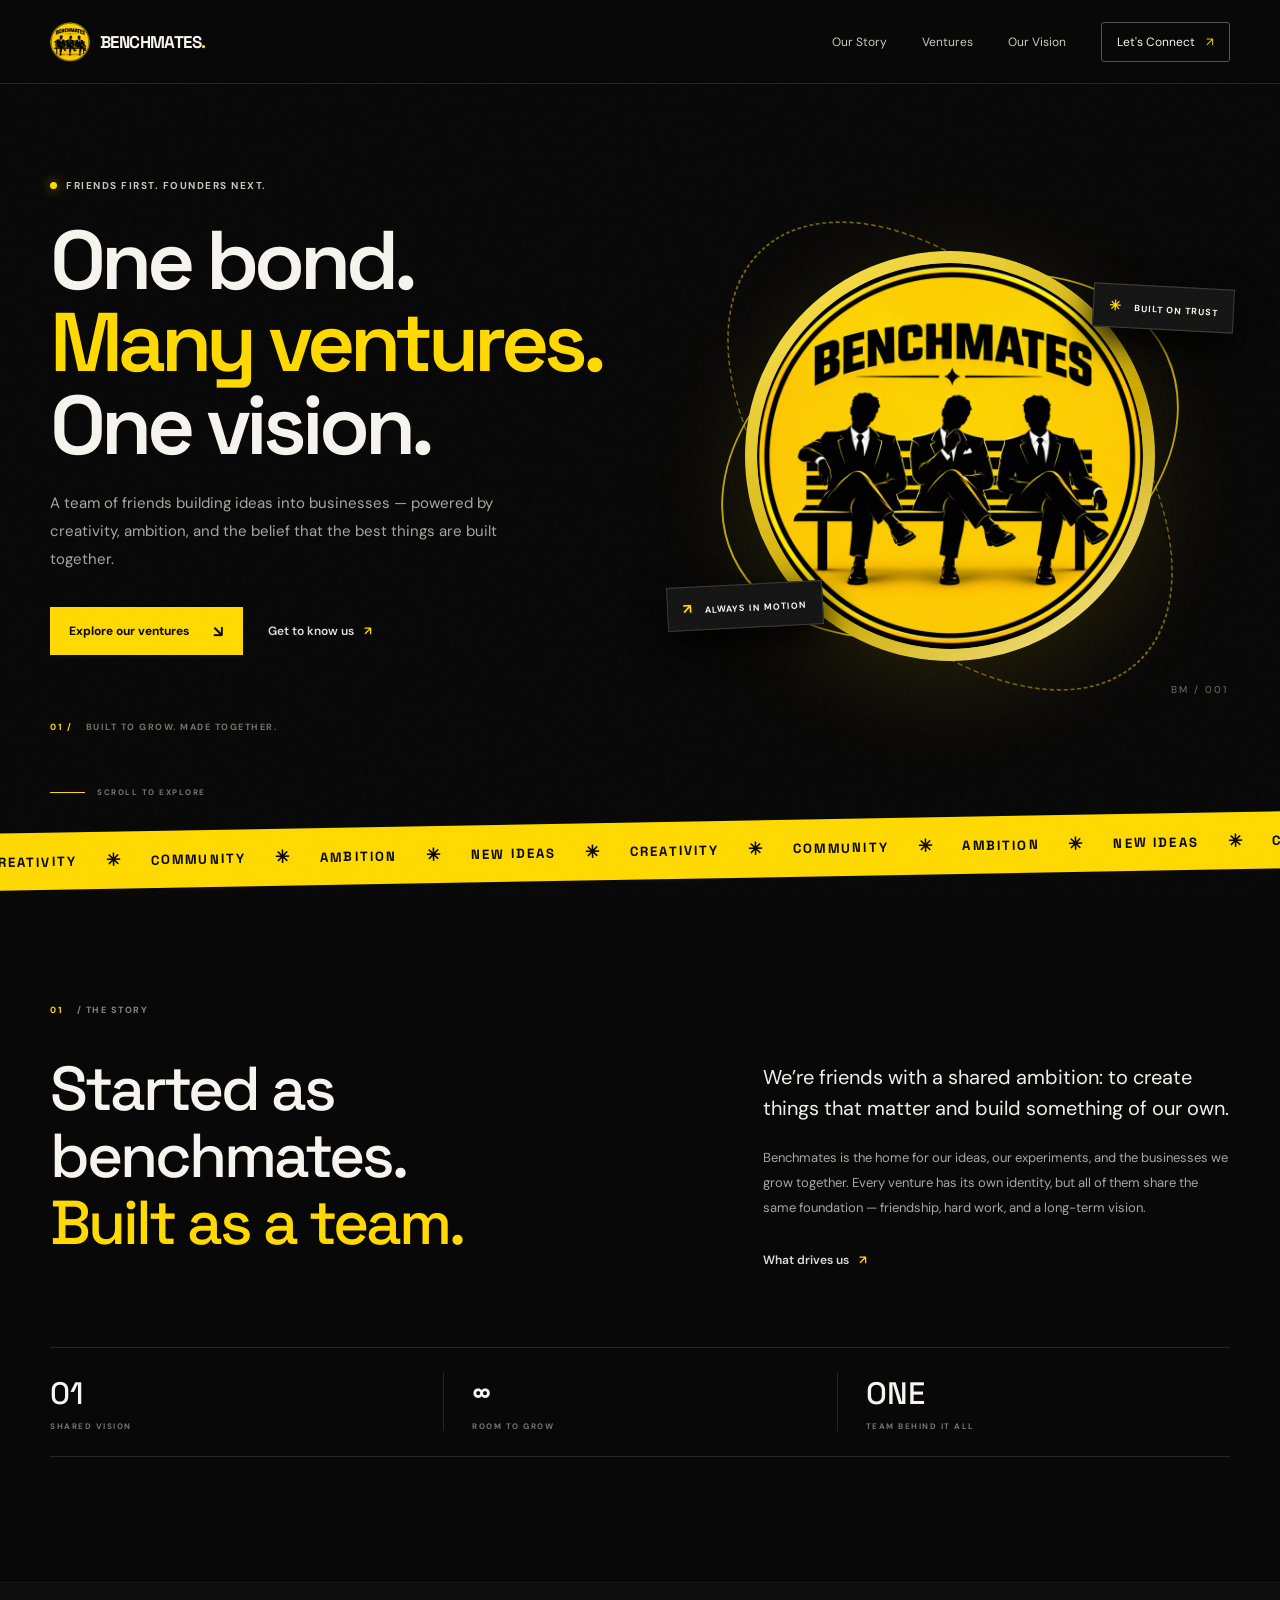
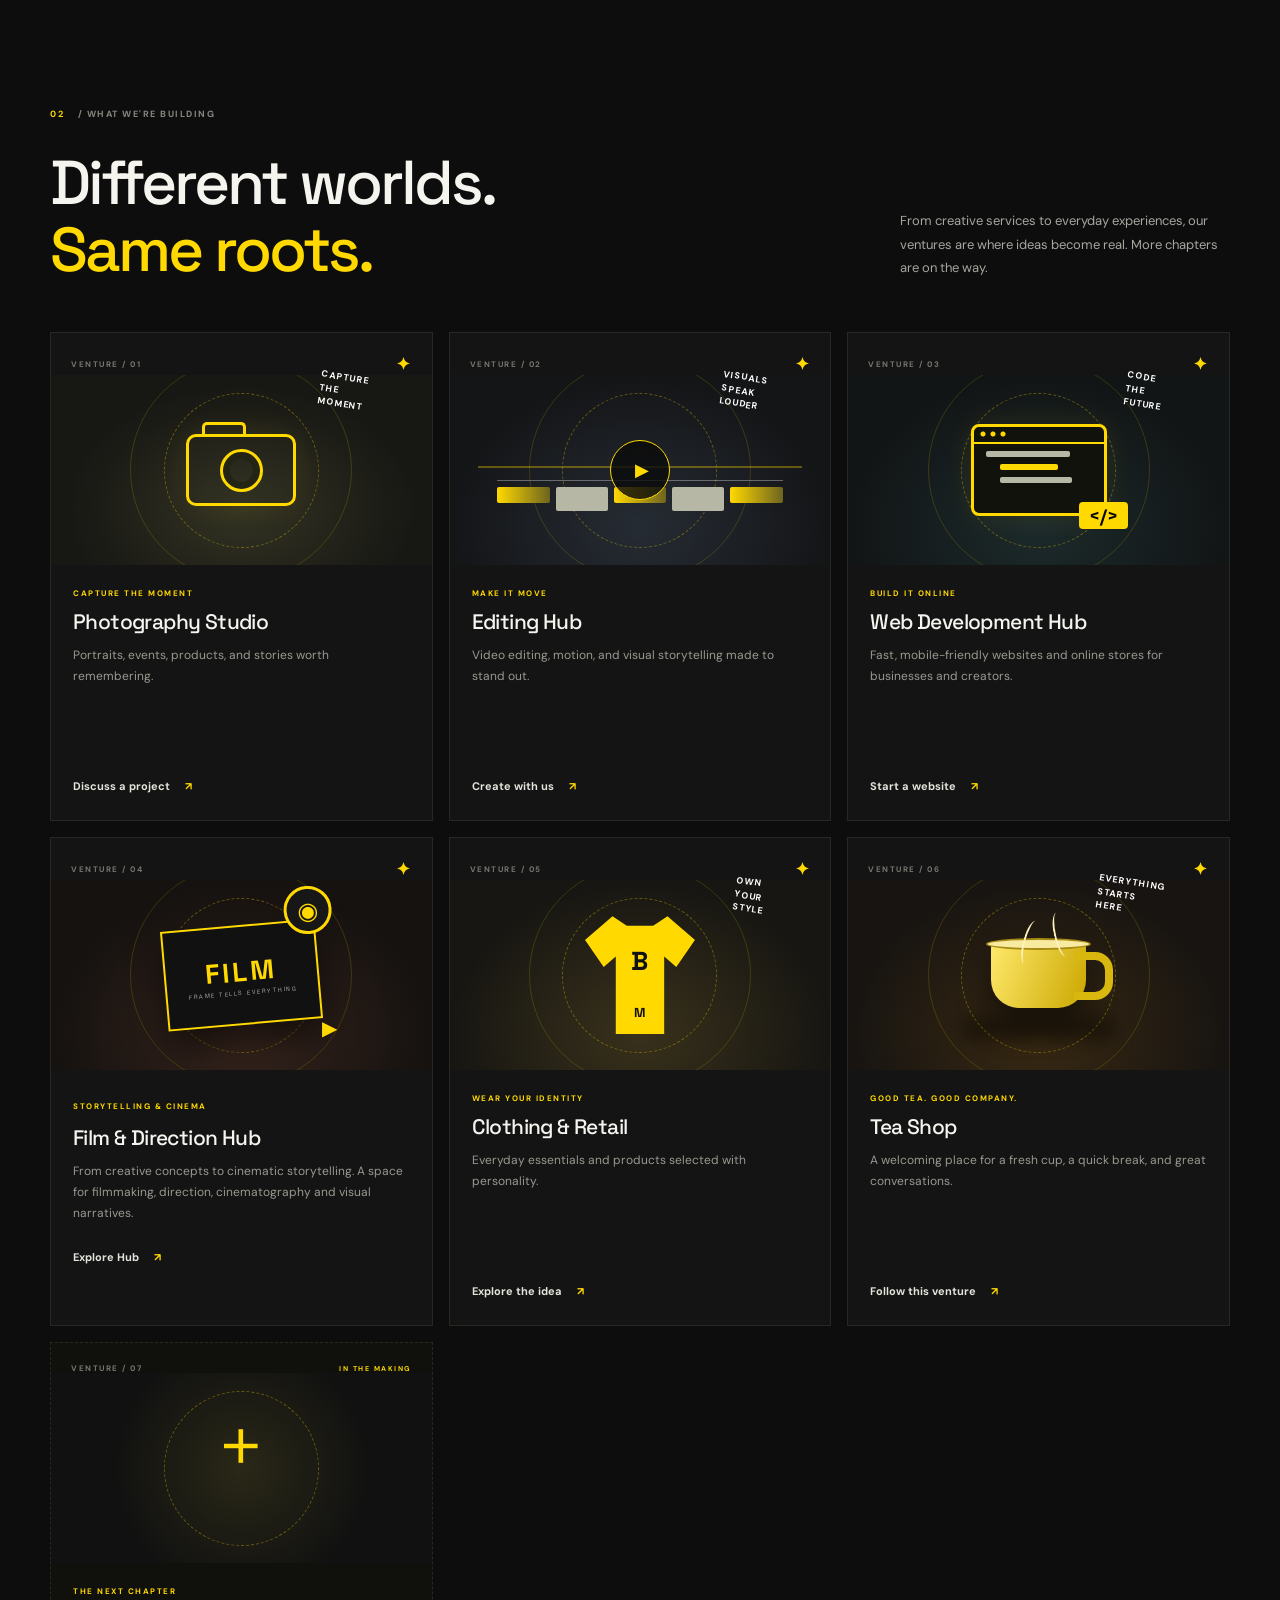
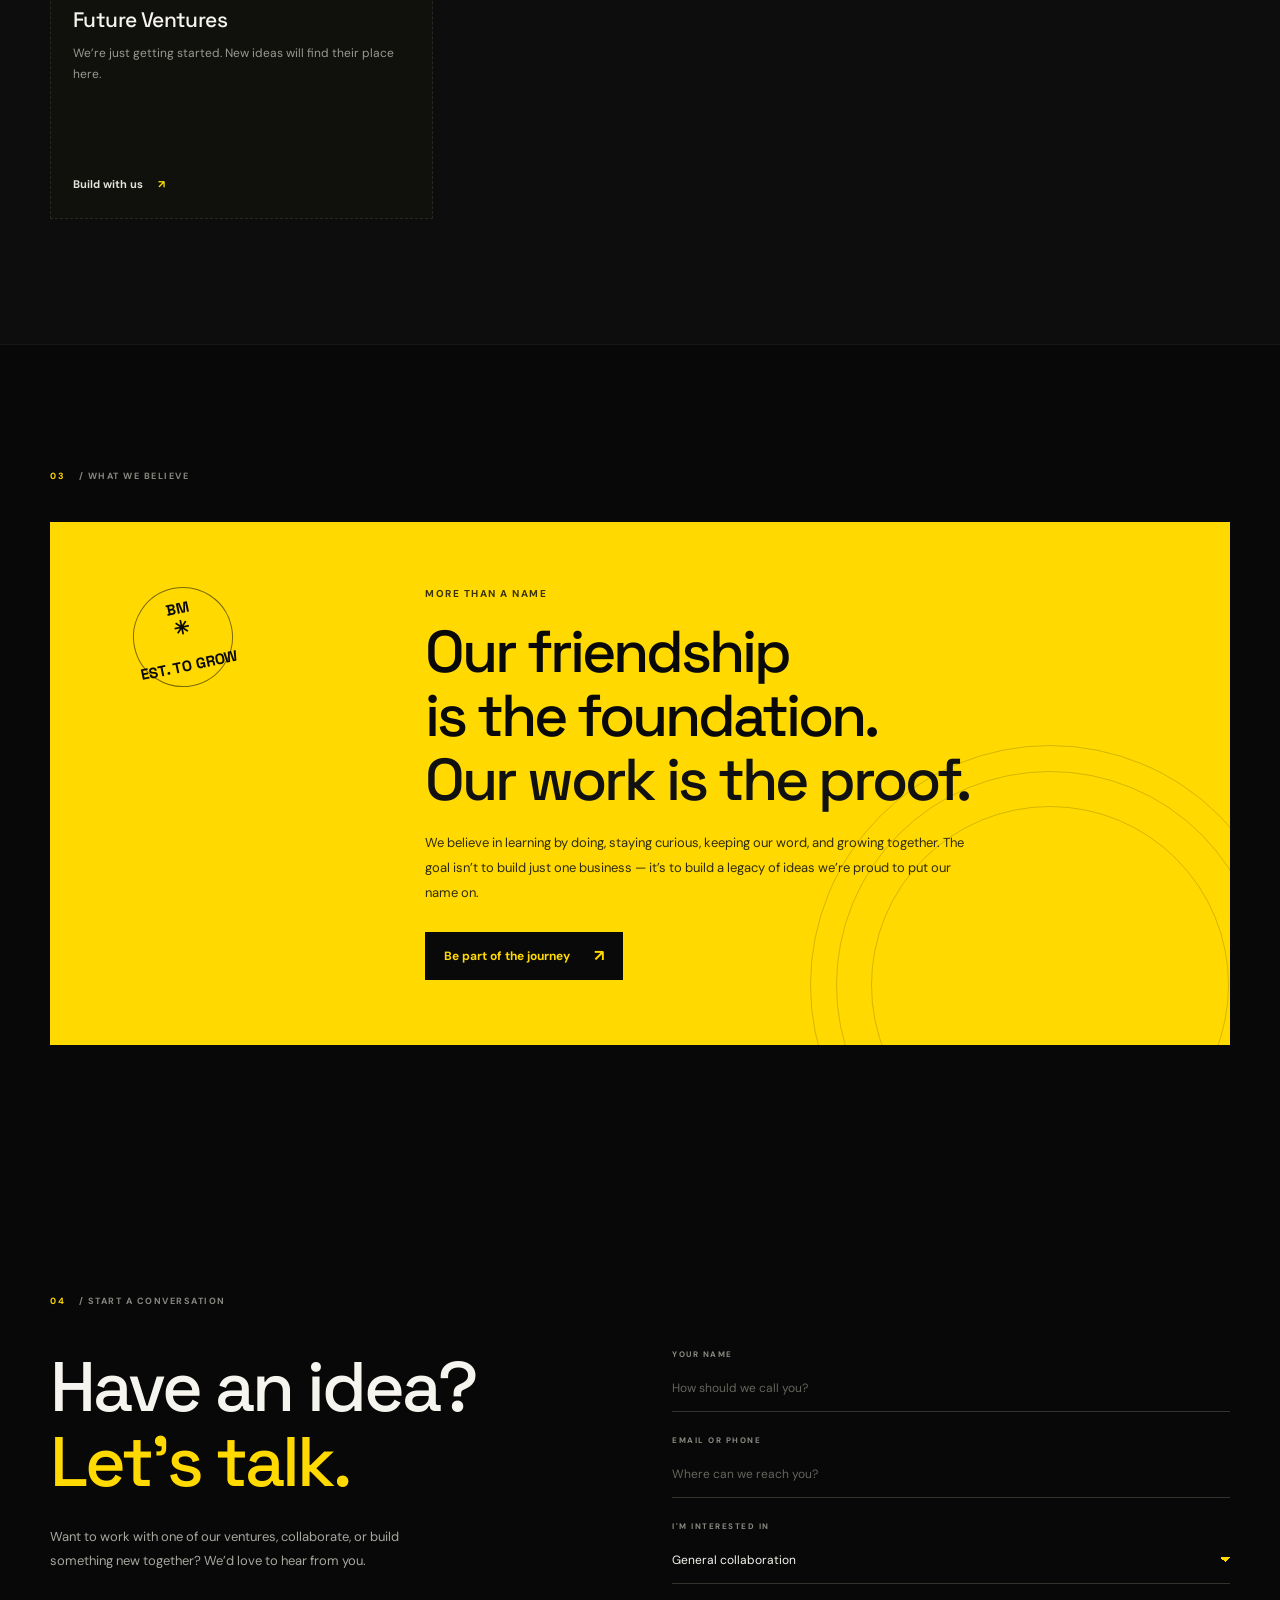
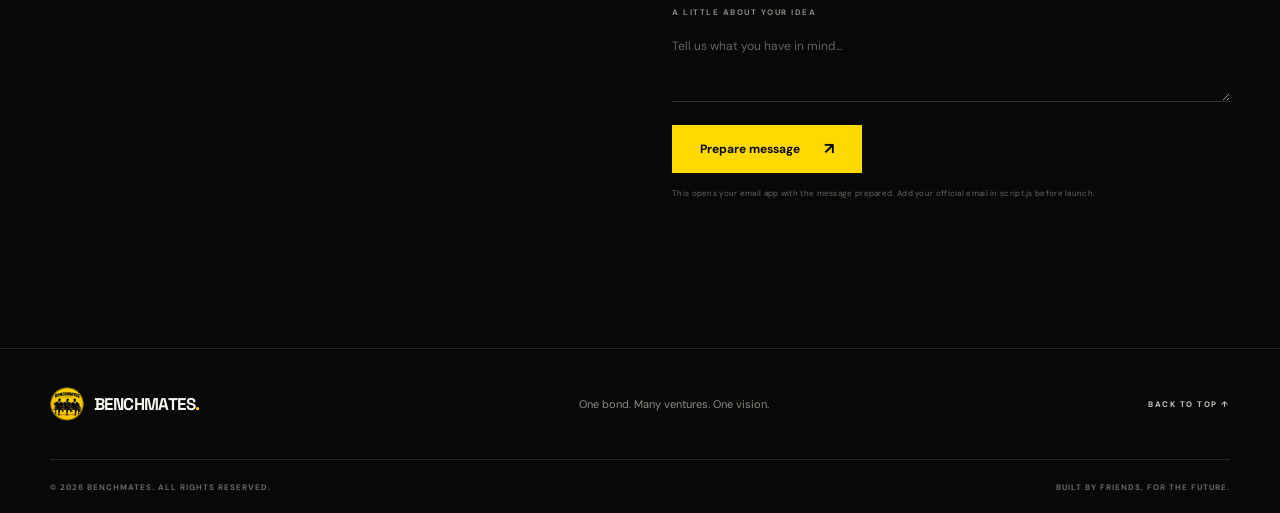
==== index.html @ 7aecb9a5 "Update Open Graph and Twitter image URLs" ====
<!DOCTYPE html>
<html lang="en">
<head>
  <meta charset="UTF-8">
  <!-- Basic SEO -->
<title>Benchmates — One Bond. Many Ventures.</title>
<meta name="description" content="Benchmates — one bond, many ventures, one vision. Discover our growing world of creativity, hospitality, style, and new ideas.">
<meta name="keywords" content="Benchmates, photography, video editing, web development, creative studio">
<meta name="author" content="Benchmates">
<meta name="robots" content="index, follow">

<!-- Mobile & Theme -->
<meta name="viewport" content="width=device-width, initial-scale=1.0">
<meta name="theme-color" content="#0B0B0B">

<!-- Open Graph: WhatsApp, Facebook, LinkedIn -->
<meta property="og:type" content="website">
<meta property="og:title" content="Benchmates | Creative Digital Studio">
<meta property="og:description" content="Benchmates — one bond, many ventures, one vision. Discover our growing world of creativity, hospitality, style, and new ideas.">
<meta property="og:url" content="https://itzmahi123.github.io/Benchmates/">
<meta property="og:image" content="https://itzmahi123.github.io/Benchmates/logo.jpeg">

<!-- Twitter / X -->
<meta name="twitter:card" content="summary_large_image">
<meta name="twitter:title" content="Benchmates — One Bond. Many Ventures.">
<meta name="twitter:description" content="Benchmates — one bond, many ventures, one vision. Discover our growing world of creativity, hospitality, style, and new ideas.">
<meta name="twitter:image" content="https://itzmahi123.github.io/Benchmates/logo.jpeg">

<!-- Canonical URL -->
<link rel="canonical" href="https://itzmahi123.github.io/Benchmates/">
  <link rel="preconnect" href="https://fonts.googleapis.com">
  <link rel="preconnect" href="https://fonts.gstatic.com" crossorigin>
  <link href="https://fonts.googleapis.com/css2?family=DM+Sans:wght@400;500;600;700&family=Space+Grotesk:wght@400;500;600;700&display=swap" rel="stylesheet">
  <link rel="stylesheet" href="style.css">
  <link rel="icon" type="image/png" href="/Benchmates/logo.png">
  <link rel="apple-touch-icon" href="/Benchmates/logo.png">
  <script src="script.js" defer></script>
</head>
<body>
  <div class="page-noise" aria-hidden="true"></div>
  <header class="site-header" id="top">
    <a class="brand" href="#top" aria-label="Benchmates home">
      <img src="logo.png" alt="Benchmates logo">
      <span>BENCHMATES<span class="brand-dot">.</span></span>
    </a>
    <button class="menu-toggle" id="menuToggle" aria-label="Open navigation" aria-expanded="false">
      <span></span><span></span>
    </button>
    <nav class="nav-links" id="navLinks">
      <a href="#about">Our Story</a>
      <a href="#ventures">Ventures</a>
      <a href="#vision">Our Vision</a>
      <a class="nav-contact" href="#contact">Let's Connect <span>↗</span></a>
    </nav>
  </header>

  <main>
    <section class="hero section-wrap">
      <div class="hero-copy reveal">
        <div class="eyebrow"><span class="live-dot"></span> FRIENDS FIRST. FOUNDERS NEXT.</div>
        <h1>One bond.<br><span>Many ventures.</span><br>One vision.</h1>
        <p class="hero-description">A team of friends building ideas into businesses — powered by creativity, ambition, and the belief that the best things are built together.</p>
        <div class="hero-actions">
          <a class="button button-primary" href="#ventures">Explore our ventures <span>↘</span></a>
          <a class="text-link" href="#about">Get to know us <span>↗</span></a>
        </div>
        <div class="hero-footnote"><span>01 /</span> BUILT TO GROW. MADE TOGETHER.</div>
      </div>
      <div class="hero-art reveal">
        <div class="orbit orbit-one"></div>
        <div class="orbit orbit-two"></div>
        <div class="hero-logo-frame">
          <img src="logo.png" alt="Benchmates emblem showing three friends seated together">
        </div>
        <div class="floating-tag tag-top"><span class="tag-mark">✳</span> BUILT ON TRUST</div>
        <div class="floating-tag tag-bottom"><span class="tag-mark">↗</span> ALWAYS IN MOTION</div>
        <div class="hero-index">BM / 001</div>
      </div>
      <div class="scroll-cue"><span></span> SCROLL TO EXPLORE</div>
    </section>

    <section class="ticker" aria-label="Our values">
      <div class="ticker-track">
        <span>CREATIVITY</span><i>✳</i><span>COMMUNITY</span><i>✳</i><span>AMBITION</span><i>✳</i><span>NEW IDEAS</span><i>✳</i><span>CREATIVITY</span><i>✳</i><span>COMMUNITY</span><i>✳</i><span>AMBITION</span><i>✳</i><span>NEW IDEAS</span><i>✳</i><span>CREATIVITY</span><i>✳</i><span>COMMUNITY</span><i>✳</i><span>AMBITION</span><i>✳</i><span>NEW IDEAS</span><i>✳</i><span>CREATIVITY</span><i>✳</i><span>COMMUNITY</span><i>✳</i><span>AMBITION</span><i>✳</i><span>NEW IDEAS</span><i>✳</i>
      </div>
    </section>

    <section class="about section-wrap section-space" id="about">
      <div class="section-label reveal"><span>01</span> / THE STORY</div>
      <div class="about-grid">
        <h2 class="reveal">Started as<br>benchmates.<br><span>Built as a team.</span></h2>
        <div class="about-copy reveal">
          <p class="large-copy">We’re friends with a shared ambition: to create things that matter and build something of our own.</p>
          <p>Benchmates is the home for our ideas, our experiments, and the businesses we grow together. Every venture has its own identity, but all of them share the same foundation — friendship, hard work, and a long-term vision.</p>
          <a class="text-link" href="#vision">What drives us <span>↗</span></a>
        </div>
      </div>
      <div class="stats-row reveal">
        <div><strong>01</strong><span>SHARED VISION</span></div>
        <div><strong>∞</strong><span>ROOM TO GROW</span></div>
        <div><strong>ONE</strong><span>TEAM BEHIND IT ALL</span></div>
      </div>
    </section>

    
<section class="ventures section-space" id="ventures">
  <div class="section-wrap">

    <div class="section-heading reveal">
      <div>
        <div class="section-label">
          <span>02</span> / WHAT WE'RE BUILDING
        </div>
        <h2>Different worlds.<br><span>Same roots.</span></h2>
      </div>
      <p>
        From creative services to everyday experiences, our ventures
        are where ideas become real. More chapters are on the way.
      </p>
    </div>

    <div class="venture-grid">

      <!-- VENTURE 01: PHOTOGRAPHY STUDIO -->
      <article class="venture-card venture-photo reveal">
        <a class="venture-card-link"
           href="photography.html"
           aria-label="Visit Photography Studio">

          <div class="card-top">
            <span>VENTURE / 01</span>
            <span class="card-icon">✦</span>
          </div>

          <div class="venture-art art-camera">
            <div class="camera-shape"><span></span></div>
            <div class="art-ring"></div>
          </div>

          <div class="card-content">
            <div class="style-stamp">CAPTURE<br>THE<br>MOMENT</div>
            <div class="card-kicker">CAPTURE THE MOMENT</div>
            <h3>Photography Studio</h3>
            <p>Portraits, events, products, and stories worth remembering.</p>
          </div>
        </a>

        <div class="card-content">
          <a href="#contact" class="card-link"
             data-venture="Photography Studio">
            Discuss a project <span>↗</span>
          </a>
        </div>
      </article>

      <!-- VENTURE 02: EDITING HUB -->
      <article class="venture-card venture-edit reveal">
        <a class="venture-card-link"
           href="editing.html"
           aria-label="Visit Editing Hub">

          <div class="card-top">
            <span>VENTURE / 02</span>
            <span class="card-icon">✦</span>
          </div>

          <div class="venture-art art-edit">
            <div class="timeline">
              <i></i><i></i><i></i><i></i><i></i>
            </div>
            <div class="play-button">▶</div>
            <div class="waveform"></div>
            <div class="art-ring"></div>
          </div>

          <div class="card-content">
            <div class="style-stamp">VISUALS<br>SPEAK<br>LOUDER</div>
            <div class="card-kicker">MAKE IT MOVE</div>
            <h3>Editing Hub</h3>
            <p>Video editing, motion, and visual storytelling made to stand out.</p>
          </div>
        </a>

        <div class="card-content">
          <a href="#contact" class="card-link"
             data-venture="Editing Hub">
            Create with us <span>↗</span>
          </a>
        </div>
      </article>

      <!-- VENTURE 03: WEB DEVELOPMENT HUB -->
      <article class="venture-card venture-web reveal">
        <a class="venture-card-link"
           href="webdesign.html"
           aria-label="Visit Web Development Hub">

          <div class="card-top">
            <span>VENTURE / 03</span>
            <span class="card-icon">✦</span>
          </div>

          <div class="venture-art art-web">
            <div class="browser-shape"><i></i><i></i><i></i></div>
            <div class="code-badge">&lt;/&gt;</div>
            <div class="art-ring"></div>
          </div>

          <div class="card-content">
            <div class="style-stamp">CODE<br>THE<br>FUTURE</div>
            <div class="card-kicker">BUILD IT ONLINE</div>
            <h3>Web Development Hub</h3>
            <p>Fast, mobile-friendly websites and online stores for businesses and creators.</p>
          </div>
        </a>

        <div class="card-content">
          <a href="#contact" class="card-link"
             data-venture="Web Development Hub">
            Start a website <span>↗</span>
          </a>
        </div>
      </article>

      <!--VENTURE 04: Film & Direction Hub -->
<a href="film.html" class="venture-card venture-card-link reveal">
  <div class="card-top">
    <span>VENTURE / 04</span>
    <span class="card-icon">✦</span>
  </div>

  <div class="venture-art art-film">
    <div class="film-frame">
      <div class="film-reel">◉</div>
      <div class="film-screen">
        <span>FILM</span>
        <i>FRAME TELLS EVERYTHING</i>
      </div>
    </div>
    <div class="film-clapper">▶</div>
    <div class="art-ring"></div>
  </div>

  <div class="card-content">
    <span class="card-kicker">STORYTELLING & CINEMA</span>
    <h3>Film & Direction Hub</h3>
    <p>From creative concepts to cinematic storytelling. A space for filmmaking, direction, cinematography and visual narratives.</p>
    <span class="card-link">Explore Hub <span>↗</span></span>
  </div>
</a>
      <!-- VENTURE 05: CLOTHING & RETAIL -->
      <article class="venture-card venture-style reveal">
        <a class="venture-card-link"
           href=""
           aria-label="Visit Clothing and Retail">

          <div class="card-top">
            <span>VENTURE / 05</span>
            <span class="card-icon">✦</span>
          </div>

          <div class="venture-art art-style">
            <div class="shirt-shape">B<span>M</span></div>
            <div class="art-ring"></div>
          </div>

          <div class="card-content">
            <div class="style-stamp">OWN<br>YOUR<br>STYLE</div>
            <div class="card-kicker">WEAR YOUR IDENTITY</div>
            <h3>Clothing &amp; Retail</h3>
            <p>Everyday essentials and products selected with personality.</p>
          </div>
        </a>

        <div class="card-content">
          <a href="#contact" class="card-link"
             data-venture="Clothing & Retail">
            Explore the idea <span>↗</span>
          </a>
        </div>
      </article>

      <!-- VENTURE 06: TEA SHOP -->
      <article class="venture-card venture-tea reveal">
        <a class="venture-card-link"
           href=""
           aria-label="Visit Tea Shop">

          <div class="card-top">
            <span>VENTURE / 06</span>
            <span class="card-icon">✦</span>
          </div>

          <div class="venture-art art-tea">
            <div class="steam steam-a"></div>
            <div class="steam steam-b"></div>
            <div class="tea-cup"><span></span></div>
            <div class="tea-shadow"></div>
            <div class="art-ring"></div>
          </div>

          <div class="card-content">
            <div class="style-stamp">EVERYTHING<br>STARTS<br>HERE</div>
            <div class="card-kicker">GOOD TEA. GOOD COMPANY.</div>
            <h3>Tea Shop</h3>
            <p>A welcoming place for a fresh cup, a quick break, and great conversations.</p>
          </div>
        </a>

        <div class="card-content">
          <a href="#contact" class="card-link"
             data-venture="Tea Shop">
            Follow this venture <span>↗</span>
          </a>
        </div>
      </article>

      <!-- VENTURE 07: FUTURE VENTURES -->
      <article class="venture-card venture-next reveal">
        <a class="venture-card-link"
           href=""
           aria-label="Explore Future Ventures">

          <div class="card-top">
            <span>VENTURE / 07</span>
            <span class="coming-soon">IN THE MAKING</span>
          </div>

          <div class="next-symbol">+<div class="art-ring"></div>
        </div>

          <div class="card-content">
            <div class="card-kicker">THE NEXT CHAPTER</div>
            <h3>Future Ventures</h3>
            <p>We’re just getting started. New ideas will find their place here.</p>
          </div>
        </a>

        <div class="card-content">
          <a href="#contact" class="card-link"
             data-venture="Future Ventures">
            Build with us <span>↗</span>
          </a>
        </div>
      </article>

    </div>
  </div>
</section>

<section class="vision section-wrap section-space" id="vision">
  <div class="section-label reveal">
    <span>03</span> / WHAT WE BELIEVE
  </div>

  <div class="vision-panel reveal">
    <div class="vision-stamp">
      BM<br><span>✳</span><br>EST. TO GROW
    </div>

    <div class="vision-copy">
      <div class="eyebrow">MORE THAN A NAME</div>
      <h2>
        Our friendship<br>
        is the foundation.<br>
        <span>Our work is the proof.</span>
      </h2>

      <p>
        We believe in learning by doing, staying curious, keeping our word,
        and growing together. The goal isn’t to build just one business —
        it’s to build a legacy of ideas we’re proud to put our name on.
      </p>

      <a class="button button-light" href="#contact">
        Be part of the journey <span>↗</span>
      </a>
    </div>

    <div class="vision-lines" aria-hidden="true"></div>
  </div>
</section>


    <section class="contact section-wrap section-space" id="contact">
      <div class="section-label reveal"><span>04</span> / START A CONVERSATION</div>
      <div class="contact-grid">
        <div class="reveal"><h2>Have an idea?<br><span>Let's talk.</span></h2><p>Want to work with one of our ventures, collaborate, or build something new together? We’d love to hear from you.</p></div>
        <form class="contact-form reveal" id="contactForm">
          <label for="name">YOUR NAME</label><input id="name" name="name" type="text" placeholder="How should we call you?" required>
          <label for="email">EMAIL OR PHONE</label><input id="email" name="email" type="text" placeholder="Where can we reach you?" required>
          <label for="interest">I'M INTERESTED IN</label>
          <select id="interest" name="interest"><option>General collaboration</option><option>Photography Studio</option><option>Tea Shop</option><option>Editing Hub</option><option>Clothing & Retail</option><option>Web Development Hub</option><option>Something else</option></select>
          <label for="message">A LITTLE ABOUT YOUR IDEA</label><textarea id="message" name="message" rows="3" placeholder="Tell us what you have in mind..."></textarea>
          <button class="button button-primary form-submit" type="submit">Prepare message <span>↗</span></button>
          <p class="form-note" id="formNote">This opens your email app with the message prepared. Add your official email in script.js before launch.</p>
        </form>
      </div>
    </section>
  </main>

  <footer class="site-footer">
    <div class="footer-main section-wrap"><a class="brand footer-brand" href="#top"><img src="logo.png" alt=""><span>BENCHMATES<span class="brand-dot">.</span></span></a><p>One bond. Many ventures. One vision.</p><a class="back-top" href="#top">BACK TO TOP ↑</a></div>
    <div class="footer-bottom section-wrap"><span>© <span id="year"></span> BENCHMATES. ALL RIGHTS RESERVED.</span><span>BUILT BY FRIENDS, FOR THE FUTURE.</span></div>
  </footer>
</body>
</html>
---- style.css ----
:root {
  --bg: #080808;
  --panel: #111111;
  --panel-2: #171717;
  --yellow: #ffd900;
  --yellow-soft: #f6d719;
  --text: #f5f4ef;
  --muted: #a7a7a0;
  --line: rgba(255,255,255,.12);
  --font-display: "Space Grotesk", sans-serif;
  --font-body: "DM Sans", sans-serif;
}
* { box-sizing: border-box; }
html { scroll-behavior: smooth; scroll-padding-top: 90px; }
body { margin: 0; background: var(--bg); color: var(--text); font-family: var(--font-body); overflow-x: hidden; }
a { color: inherit; text-decoration: none; }
button, input, textarea, select { font: inherit; }
::selection { background: var(--yellow); color: #080808; }
.page-noise { position: fixed; inset: 0; pointer-events: none; z-index: 10; opacity: .035; background-image: url("data:image/svg+xml,%3Csvg viewBox='0 0 180 180' xmlns='http://www.w3.org/2000/svg'%3E%3Cfilter id='n'%3E%3CfeTurbulence type='fractalNoise' baseFrequency='.9' numOctaves='3' stitchTiles='stitch'/%3E%3C/filter%3E%3Crect width='100%25' height='100%25' filter='url(%23n)' opacity='.5'/%3E%3C/svg%3E"); }
.section-wrap { width: min(1180px, calc(100% - 64px)); margin-inline: auto; }
.section-space { padding-top: 125px; padding-bottom: 125px; }
.site-header { height: 84px; padding: 0 max(32px, calc((100vw - 1180px)/2)); display: flex; align-items: center; justify-content: space-between; border-bottom: 1px solid var(--line); position: sticky; top: 0; z-index: 20; background: rgba(8,8,8,.88); backdrop-filter: blur(18px); }
.brand { display: inline-flex; align-items: center; gap: 10px; font-family: var(--font-display); font-size: 17px; font-weight: 700; letter-spacing: -.6px; }
.brand img { width: 40px; height: 40px; border-radius: 50%; object-fit: cover; }
.brand-dot { color: var(--yellow); }
.nav-links { display: flex; align-items: center; gap: 35px; color: #c9c9c4; font-size: 12px; }
.nav-links a { transition: color .2s ease; }
.nav-links a:hover, .text-link:hover, .card-link:hover { color: var(--yellow); }
.nav-contact { color: var(--text) !important; border: 1px solid #555; padding: 11px 15px; border-radius: 3px; }
.nav-contact span { color: var(--yellow); margin-left: 8px; }
.menu-toggle { display: none; }
.hero { min-height: 700px; padding-top: 95px; padding-bottom: 90px; display: grid; grid-template-columns: 1.05fr .95fr; align-items: center; position: relative; }
.eyebrow, .section-label, .hero-footnote, .scroll-cue, .card-top, .card-kicker, .stats-row span, .form-note, .contact-form label, .footer-bottom, .back-top { font-size: 10px; font-weight: 700; letter-spacing: 1.5px; }
.eyebrow { display: flex; align-items: center; gap: 9px; color: #c6c6bf; }
.live-dot { display: inline-block; width: 7px; height: 7px; border-radius: 50%; background: var(--yellow); box-shadow: 0 0 12px rgba(255,217,0,.65); }
h1, h2, h3, p { margin-top: 0; }
h1, h2, h3 { font-family: var(--font-display); }
h1 { margin: 27px 0 24px; font-size: clamp(52px, 6.5vw, 86px); line-height: .99; letter-spacing: -5px; font-weight: 600; }
h1 span, h2 span { color: var(--yellow); }
.hero-description { max-width: 470px; color: var(--muted); font-size: 15px; line-height: 1.85; }
.hero-actions { display: flex; align-items: center; gap: 25px; margin-top: 34px; }
.button { display: inline-flex; justify-content: center; align-items: center; gap: 24px; min-height: 48px; padding: 0 18px; border: 1px solid transparent; font-size: 12px; font-weight: 700; transition: transform .2s, background .2s; cursor: pointer; }
.button:hover { transform: translateY(-3px); }
.button-primary { color: #080808; background: var(--yellow); }
.button-primary:hover { background: #ffe84a; }
.button span { font-size: 16px; }
.text-link { font-size: 12px; font-weight: 600; color: #ddd; transition: color .2s; }
.text-link span { margin-left: 7px; color: var(--yellow); }
.hero-footnote { color: #74746f; margin-top: 66px; font-size: 9px; }
.hero-footnote span { color: var(--yellow); margin-right: 10px; }
.hero-art { min-height: 480px; position: relative; display: grid; place-items: center; }
.hero-logo-frame { width: min(410px, 80%); aspect-ratio: 1; position: relative; z-index: 2; border-radius: 50%; padding: 12px; background: linear-gradient(145deg, #ffe95a, #cba900 60%, #fff1a0); box-shadow: 0 25px 100px rgba(255,217,0,.12); }
.hero-logo-frame img { width: 100%; height: 100%; display: block; border-radius: 50%; object-fit: cover; }
.orbit { border: 2px solid rgba(255, 217, 0, 0.733); border-radius: 50%; position: absolute; aspect-ratio: 1; }
.orbit-one { width: 480px; transform: rotate(-25deg) scaleY(.7); }
.orbit-two { width: 560px; transform: rotate(48deg) scaleY(.58); border-style: dashed; opacity: .6; }
.floating-tag { position: absolute; z-index: 3; background: #151515; border: 1px solid #3c3c32; padding: 12px 15px; font-size: 9px; letter-spacing: 1px; font-weight: 700; box-shadow: 0 12px 35px #000; }
.tag-mark { color: var(--yellow); margin-right: 9px; font-size: 14px; }
.tag-top { top: 70px; right: -4px; transform: rotate(3deg); }
.tag-bottom { bottom: 68px; left: -3px; transform: rotate(-3deg); }
.hero-index { position: absolute; right: 2px; bottom: 0; color: #6f6f69; font-size: 10px; letter-spacing: 2px; }
.scroll-cue { position: absolute; bottom: 26px; left: 0; color: #777; font-size: 8px; display: flex; align-items: center; gap: 12px; }
.scroll-cue span { height: 1px; width: 35px; background: var(--yellow); }
.ticker { background: var(--yellow); color: #080808; overflow: hidden; transform: rotate(-1deg) scale(1.02); padding: 17px 0; }
.ticker-track { display: flex; width: max-content; align-items: center; gap: 28px; animation: ticker 35s linear infinite; font-family: var(--font-display); font-size: 13px; font-weight: 700; letter-spacing: 2px; }
.ticker-track i { font-style: normal; font-size: 17px; }
@keyframes ticker { to { transform: translateX(-50%); } }
.section-label { color: #888881; font-size: 9px; }
.section-label span { color: var(--yellow); margin-right: 10px; }
.about-grid { display: grid; grid-template-columns: 1.05fr .8fr; gap: 100px; align-items: start; margin-top: 40px; }
h2 { font-size: clamp(38px, 5vw, 62px); line-height: 1.08; letter-spacing: -3px; font-weight: 500; margin-bottom: 0; }
.about-copy { padding-top: 6px; }
.large-copy { color: #efefe9; font-size: 20px; line-height: 1.55; }
.about-copy p:not(.large-copy) { color: var(--muted); line-height: 1.9; font-size: 13px; margin: 22px 0 28px; }
.stats-row { display: grid; grid-template-columns: repeat(3, 1fr); border-top: 1px solid var(--line); border-bottom: 1px solid var(--line); margin-top: 78px; padding: 25px 0; }
.stats-row div { display: flex; flex-direction: column; gap: 8px; padding-left: 28px; border-left: 1px solid var(--line); }
.stats-row div:first-child { padding-left: 0; border-left: 0; }
.stats-row strong { font-family: var(--font-display); font-size: 31px; font-weight: 500; }
.stats-row span { color: #777770; font-size: 8px; }
.ventures { background: #0d0d0d; border-top: 1px solid #181818; border-bottom: 1px solid #181818; }
.section-heading { display: flex; justify-content: space-between; align-items: end; gap: 40px; margin-bottom: 48px; }
.section-heading h2 { margin-top: 30px; }
.section-heading > p { max-width: 330px; color: var(--muted); font-size: 13px; line-height: 1.8; margin-bottom: 5px; }
.venture-grid { display: grid; grid-template-columns: repeat(3, 1fr); gap: 16px; }
.venture-card { min-width: 0; background: #141414; border: 1px solid #282823; transition: border-color .25s, transform .25s; overflow: hidden; }
.venture-card:hover { border-color: rgba(255,217,0,.65); transform: translateY(-5px); }
.card-top { display: flex; align-items: center; justify-content: space-between; padding: 20px 20px 0; color: #777770; font-size: 8px; }
.card-icon { color: var(--yellow); font-size: 17px; }
.venture-art { height: 190px; position: relative; overflow: hidden; display: grid; place-items: center; background: radial-gradient(ellipse at 50% 70%, #333323, #171714 65%); }
.venture-art:after { content: ""; position: absolute; width: 220px; height: 220px; border: 1px solid rgba(255,217,0,.16); border-radius: 50%; }
.camera-shape { width: 110px; height: 72px; border: 3px solid var(--yellow); border-radius: 10px; position: relative; z-index: 1; box-shadow: 0 0 30px #ffd90018; }
.camera-shape:before { content: ""; position: absolute; width: 38px; height: 12px; border: 3px solid var(--yellow); border-bottom: 0; left: 13px; top: -15px; border-radius: 5px 5px 0 0; }
.camera-shape span { position: absolute; width: 43px; height: 43px; border: 3px solid var(--yellow); border-radius: 50%; top: 12px; left: 31px; box-shadow: inset 0 0 0 7px #242414; }
.art-ring { position: absolute; width: 155px; height: 155px; border: 1px dashed #ffd90055; border-radius: 50%; animation: spin 18s linear infinite; }
@keyframes spin { to { transform: rotate(360deg); } }
.art-tea { background: radial-gradient(ellipse at 50% 80%, #3a2a13, #171411 70%); }
.tea-cup { width: 95px; height: 65px; background: linear-gradient(110deg, #ffe96b, #caa600); border-radius: 5px 5px 28px 28px; position: relative; z-index: 2; box-shadow: 0 18px 30px #0008; }
.tea-cup:after { content: ""; position: absolute; right: -27px; top: 9px; width: 31px; height: 32px; border: 8px solid #d8b80e; border-left: 0; border-radius: 0 18px 18px 0; }
.tea-cup span { position: absolute; left: -5px; right: -5px; top: -5px; height: 12px; background: #f8eaa0; border-radius: 50%; border: 2px solid #a58a13; }
.tea-shadow { position: absolute; width: 150px; height: 18px; background: #0008; filter: blur(10px); bottom: 33px; }
.steam { position: absolute; width: 15px; height: 45px; border-left: 2px solid #fff2bd; border-radius: 50%; top: 40px; z-index: 3; transform: rotate(15deg); }
.steam-a { left: 46%; }.steam-b { left: 54%; top: 32px; transform: rotate(-13deg); }
.art-edit { background: radial-gradient(ellipse at 50% 80%, #262c34, #141517 70%); }
.timeline { position: absolute; bottom: 50px; display: flex; gap: 6px; width: 75%; height: 35px; border-top: 1px solid #ffffff55; padding-top: 6px; z-index: 2; }
.timeline i { flex: 1; background: linear-gradient(90deg, #ffd900, #6d641f); height: 16px; border-radius: 2px; }
.timeline i:nth-child(2), .timeline i:nth-child(4) { height: 24px; background: #b7b7a5; }
.play-button { width: 60px; height: 60px; border: 1px solid var(--yellow); border-radius: 50%; display: grid; place-items: center; padding-left: 4px; color: var(--yellow); font-size: 18px; z-index: 2; background: #0b0b0bcc; }
.waveform { position: absolute; width: 85%; height: 2px; background: #ffd90055; top: 48%; }
.art-style { background: radial-gradient(ellipse at 50% 80%, #39311b, #171612 70%); }
.shirt-shape { position: relative; width: 110px; height: 118px; background: #ffd900; clip-path: polygon(25% 0, 38% 8%, 62% 8%, 75% 0, 100% 20%, 83% 43%, 72% 34%, 72% 100%, 28% 100%, 28% 34%, 17% 43%, 0 20%); display: grid; place-items: center; padding-top: 15px; color: #111; font-family: var(--font-display); font-size: 26px; font-weight: 700; z-index: 2; }
.shirt-shape span { font-size: 13px; }
.style-stamp { position: absolute; right: 17%; top: 38px; font-size: 9px; font-weight: 700; line-height: 1.5; letter-spacing: 1px; color: #fff; transform: rotate(9deg); }
.card-content { padding: 23px 22px 25px; }
.card-kicker { color: var(--yellow); font-size: 8px; }
.card-content h3 { font-size: 21px; font-weight: 500; letter-spacing: -.6px; margin: 10px 0; }
.card-content p { min-height: 60px; color: #999991; font-size: 12px; line-height: 1.75; margin-bottom: 21px; }
.card-link { display: inline-flex; align-items: center; justify-content: space-between; gap: 15px; font-size: 11px; font-weight: 700; color: #e4e4dc; transition: color .2s; }
.card-link span { color: var(--yellow); }
.venture-next { background: #10100d; border-style: dashed; }
.coming-soon { color: var(--yellow); font-size: 7px; }
.next-symbol { height: 190px; display: grid; place-items: center; font-family: var(--font-display); font-size: 80px; font-weight: 300; color: var(--yellow); background: radial-gradient(circle, #2a2817, #111 60%); }
.vision-panel { margin-top: 40px; background: var(--yellow); color: #090909; padding: 65px 7%; display: grid; grid-template-columns: .35fr 1fr; gap: 40px; position: relative; overflow: hidden; }
.vision-stamp { width: 100px; height: 100px; border: 1px solid #08080888; border-radius: 50%; display: grid; place-content: center; text-align: center; font-family: var(--font-display); font-size: 15px; font-weight: 700; line-height: 1.2; transform: rotate(-12deg); z-index: 1; }
.vision-stamp span { font-size: 19px; }
.vision-copy { max-width: 620px; position: relative; z-index: 1; }
.vision-copy .eyebrow { color: #39320b; }
.vision-copy h2 { font-size: clamp(38px, 4.7vw, 59px); margin: 20px 0; }
.vision-copy h2 span { color: #111; }
.vision-copy p { color: #302b10; max-width: 540px; font-size: 13px; line-height: 1.9; margin-bottom: 26px; }
.button-light { color: var(--yellow); background: #090909; }
.button-light:hover { background: #272727; }
.vision-lines { position: absolute; right: -60px; bottom: -180px; width: 480px; height: 480px; border: 1px solid #0808082b; border-radius: 50%; }
.vision-lines:before, .vision-lines:after { content: ""; position: absolute; inset: 25px; border: 1px solid #0808082b; border-radius: 50%; }
.vision-lines:after { inset: 60px; }
.contact { padding-bottom: 140px; }
.contact-grid { display: grid; grid-template-columns: .9fr 1fr; gap: 120px; margin-top: 42px; }
.contact-grid h2 { font-size: clamp(43px, 5.5vw, 70px); }
.contact-grid > div > p { color: var(--muted); font-size: 13px; line-height: 1.9; max-width: 370px; margin-top: 25px; }
.contact-form { display: flex; flex-direction: column; }
.contact-form label { color: #8b8b84; font-size: 8px; margin: 0 0 9px; }
.contact-form input, .contact-form textarea, .contact-form select { width: 100%; border: 0; border-bottom: 1px solid #34342e; border-radius: 0; outline: 0; background: transparent; color: var(--text); padding: 12px 0 15px; margin-bottom: 23px; font-size: 12px; transition: border-color .2s; }
.contact-form input:focus, .contact-form textarea:focus, .contact-form select:focus { border-color: var(--yellow); }
.contact-form input::placeholder, .contact-form textarea::placeholder { color: #65655e; }
.contact-form select { appearance: none; background-image: linear-gradient(45deg, transparent 50%, var(--yellow) 50%), linear-gradient(135deg, var(--yellow) 50%, transparent 50%); background-position: calc(100% - 5px) 17px, 100% 17px; background-size: 5px 5px, 5px 5px; background-repeat: no-repeat; }
.contact-form option { background: #111; }
.contact-form textarea { resize: vertical; }
.form-submit { align-self: flex-start; min-width: 190px; }
.form-note { color: #696961; font-size: 8px; line-height: 1.7; letter-spacing: .3px; margin-top: 14px; font-weight: 400; }
.site-footer { border-top: 1px solid var(--line); }
.footer-main { min-height: 110px; display: flex; align-items: center; justify-content: space-between; gap: 20px; }
.footer-brand img { width: 34px; height: 34px; }
.footer-main p { color: #8d8d85; font-size: 11px; margin: 0; }
.back-top { font-size: 8px; color: #c7c7bf; }
.back-top:hover { color: var(--yellow); }
.footer-bottom { border-top: 1px solid var(--line); min-height: 54px; display: flex; align-items: center; justify-content: space-between; gap: 15px; color: #696961; font-size: 8px; letter-spacing: 1px; }
.reveal { opacity: 0; transform: translateY(22px); transition: opacity .7s ease, transform .7s ease; }
.reveal.is-visible { opacity: 1; transform: translateY(0); }

@media (max-width: 900px) {
  .section-wrap { width: min(100% - 44px, 680px); }
  .site-header { padding: 0 22px; }
  .nav-links { gap: 18px; }
  .hero { min-height: auto; padding-top: 75px; grid-template-columns: 1fr .8fr; gap: 10px; }
  h1 { font-size: clamp(48px, 7vw, 68px); letter-spacing: -3px; }
  .hero-art { min-height: 360px; }
  .orbit-one { width: 340px; }.orbit-two { width: 400px; }
  .floating-tag { font-size: 7px; padding: 9px; }
  .hero-logo-frame { width: 90%; }
  .about-grid { gap: 50px; }
  .venture-grid { grid-template-columns: repeat(2, 1fr); }
  .contact-grid { gap: 55px; }
  .section-space { padding-top: 95px; padding-bottom: 95px; }
}
@media (max-width: 620px) {
  .section-wrap { width: calc(100% - 38px); }
  .site-header { height: 72px; padding: 0 19px; }
  .brand { font-size: 15px; }.brand img { width: 34px; height: 34px; }
  .menu-toggle { display: flex; flex-direction: column; gap: 6px; border: 1px solid #45453d; background: transparent; padding: 12px; cursor: pointer; }
  .menu-toggle span { display: block; width: 18px; height: 1px; background: var(--yellow); transition: transform .2s; }
  .menu-toggle[aria-expanded="true"] span:first-child { transform: translateY(3.5px) rotate(45deg); }
  .menu-toggle[aria-expanded="true"] span:last-child { transform: translateY(-3.5px) rotate(-45deg); }
  .nav-links { position: absolute; top: 71px; left: 0; right: 0; padding: 22px 20px 25px; background: #0c0c0c; border-bottom: 1px solid var(--line); display: none; flex-direction: column; align-items: stretch; gap: 0; }
  .nav-links.open { display: flex; }
  .nav-links a { padding: 15px 2px; border-bottom: 1px solid #ffffff0c; }
  .nav-links .nav-contact { margin-top: 13px; text-align: center; padding: 14px; }
  .hero { display: flex; flex-direction: column; align-items: stretch; padding-top: 63px; padding-bottom: 70px; }
  h1 { font-size: clamp(52px, 14vw, 76px); letter-spacing: -3.5px; margin-top: 24px; }
  .hero-description { font-size: 13px; max-width: 420px; }
  .hero-actions { gap: 19px; flex-wrap: wrap; margin-top: 27px; }
  .button { min-height: 46px; gap: 15px; }
  .hero-footnote { margin-top: 37px; }
  .hero-art { width: 100%; min-height: 350px; margin-top: 30px; }
  .hero-logo-frame { width: min(310px, 76%); }
  .orbit-one { width: 350px; }.orbit-two { width: 410px; }
  .tag-top { right: 0; top: 35px; }.tag-bottom { left: 0; bottom: 35px; }
  .hero-index { bottom: 0; }
  .scroll-cue { bottom: 15px; }
  .ticker { padding: 14px 0; }
  .ticker-track { font-size: 11px; gap: 18px; }
  .section-space { padding-top: 76px; padding-bottom: 76px; }
  .about-grid { grid-template-columns: 1fr; gap: 27px; margin-top: 28px; }
  h2 { font-size: clamp(39px, 10vw, 54px); letter-spacing: -2px; }
  .large-copy { font-size: 18px; }
  .about-copy p:not(.large-copy) { font-size: 12px; }
  .stats-row { margin-top: 42px; padding: 22px 0; }
  .stats-row div { padding-left: 12px; }
  .stats-row strong { font-size: 25px; }
  .stats-row span { font-size: 7px; letter-spacing: .7px; }
  .section-heading { display: block; margin-bottom: 30px; }
  .section-heading h2 { margin-top: 24px; }
  .section-heading > p { margin-top: 20px; font-size: 12px; }
  .venture-grid { grid-template-columns: 1fr; gap: 13px; }
  .venture-art, .next-symbol { height: 180px; }
  .card-content p { min-height: auto; }
  .vision-panel { grid-template-columns: 1fr; padding: 34px 25px 38px; gap: 28px; }
  .vision-stamp { width: 76px; height: 76px; font-size: 12px; }
  .vision-copy h2 { font-size: clamp(36px, 9vw, 48px); letter-spacing: -2px; }
  .vision-copy p { font-size: 12px; }
  .vision-lines { right: -230px; bottom: -200px; }
  .contact-grid { grid-template-columns: 1fr; gap: 38px; margin-top: 30px; }
  .contact-grid h2 { font-size: 53px; }
  .contact-grid > div > p { font-size: 12px; margin-top: 19px; }
  .contact-form input, .contact-form textarea, .contact-form select { margin-bottom: 21px; }
  .footer-main { padding-top: 25px; padding-bottom: 25px; flex-wrap: wrap; }
  .footer-main p { order: 3; width: 100%; }
  .footer-bottom { padding: 17px 0; flex-direction: column; align-items: flex-start; line-height: 1.6; }
}
@media (prefers-reduced-motion: reduce) {
  *, *::before, *::after { scroll-behavior: auto !important; animation-duration: .01ms !important; animation-iteration-count: 1 !important; transition-duration: .01ms !important; }
  .reveal { opacity: 1; transform: none; }
}

/* Venture 05: Web Development Hub */
.venture-card-link { display: block; }
.art-web { background: radial-gradient(ellipse at 50% 80%, #1c2a2b, #121516 70%); }
.browser-shape { width: 136px; height: 92px; border: 3px solid var(--yellow); border-radius: 8px; position: relative; z-index: 1; background: #12120d; padding: 24px 12px 0; display: flex; flex-direction: column; gap: 7px; box-shadow: 0 0 30px #ffd90018; }
.browser-shape:before { content: ""; position: absolute; top: 0; left: 0; right: 0; height: 15px; border-bottom: 2px solid var(--yellow); background: radial-gradient(circle at 9px 7px, var(--yellow) 2px, transparent 3px), radial-gradient(circle at 19px 7px, var(--yellow) 2px, transparent 3px), radial-gradient(circle at 29px 7px, var(--yellow) 2px, transparent 3px); }
.browser-shape i { display: block; height: 6px; width: 80%; background: #b7b7a5; border-radius: 2px; }
.browser-shape i:nth-child(2) { width: 55%; margin-left: 14px; background: var(--yellow); }
.browser-shape i:nth-child(3) { width: 68%; margin-left: 14px; }
.code-badge { position: absolute; z-index: 2; left: calc(50% + 40px); bottom: 36px; padding: 2px 10px; background: var(--yellow); color: #080808; border-radius: 4px; font-family: var(--font-display); font-size: 18px; font-weight: 700; }
/* Film & Direction Hub */
.art-film {
  background: radial-gradient(
    ellipse at 50% 80%,
    #38251d,
    #151210 70%
  );
}

.film-frame {
  position: relative;
  width: 155px;
  height: 100px;
  border: 2px solid var(--yellow);
  background: #111;
  display: grid;
  place-items: center;
  z-index: 2;
  transform: rotate(-5deg);
  box-shadow: 0 15px 35px #0009;
}

.film-reel {
  position: absolute;
  top: -35px;
  right: -20px;
  width: 48px;
  height: 48px;
  border: 3px solid var(--yellow);
  border-radius: 50%;
  background: #171717;
  display: grid;
  place-items: center;
  color: var(--yellow);
  font-size: 24px;
}

.film-screen {
  text-align: center;
  color: var(--yellow);
  font-family: var(--font-display);
}

.film-screen span {
  display: block;
  font-size: 27px;
  font-weight: 700;
  letter-spacing: 3px;
}

.film-screen i {
  display: block;
  font-size: 6px;
  letter-spacing: 1.5px;
  font-style: normal;
  color: #aaa;
}

.film-clapper {
  position: absolute;
  bottom: 29px;
  right: 25%;
  color: var(--yellow);
  font-size: 20px;
  z-index: 3;
}
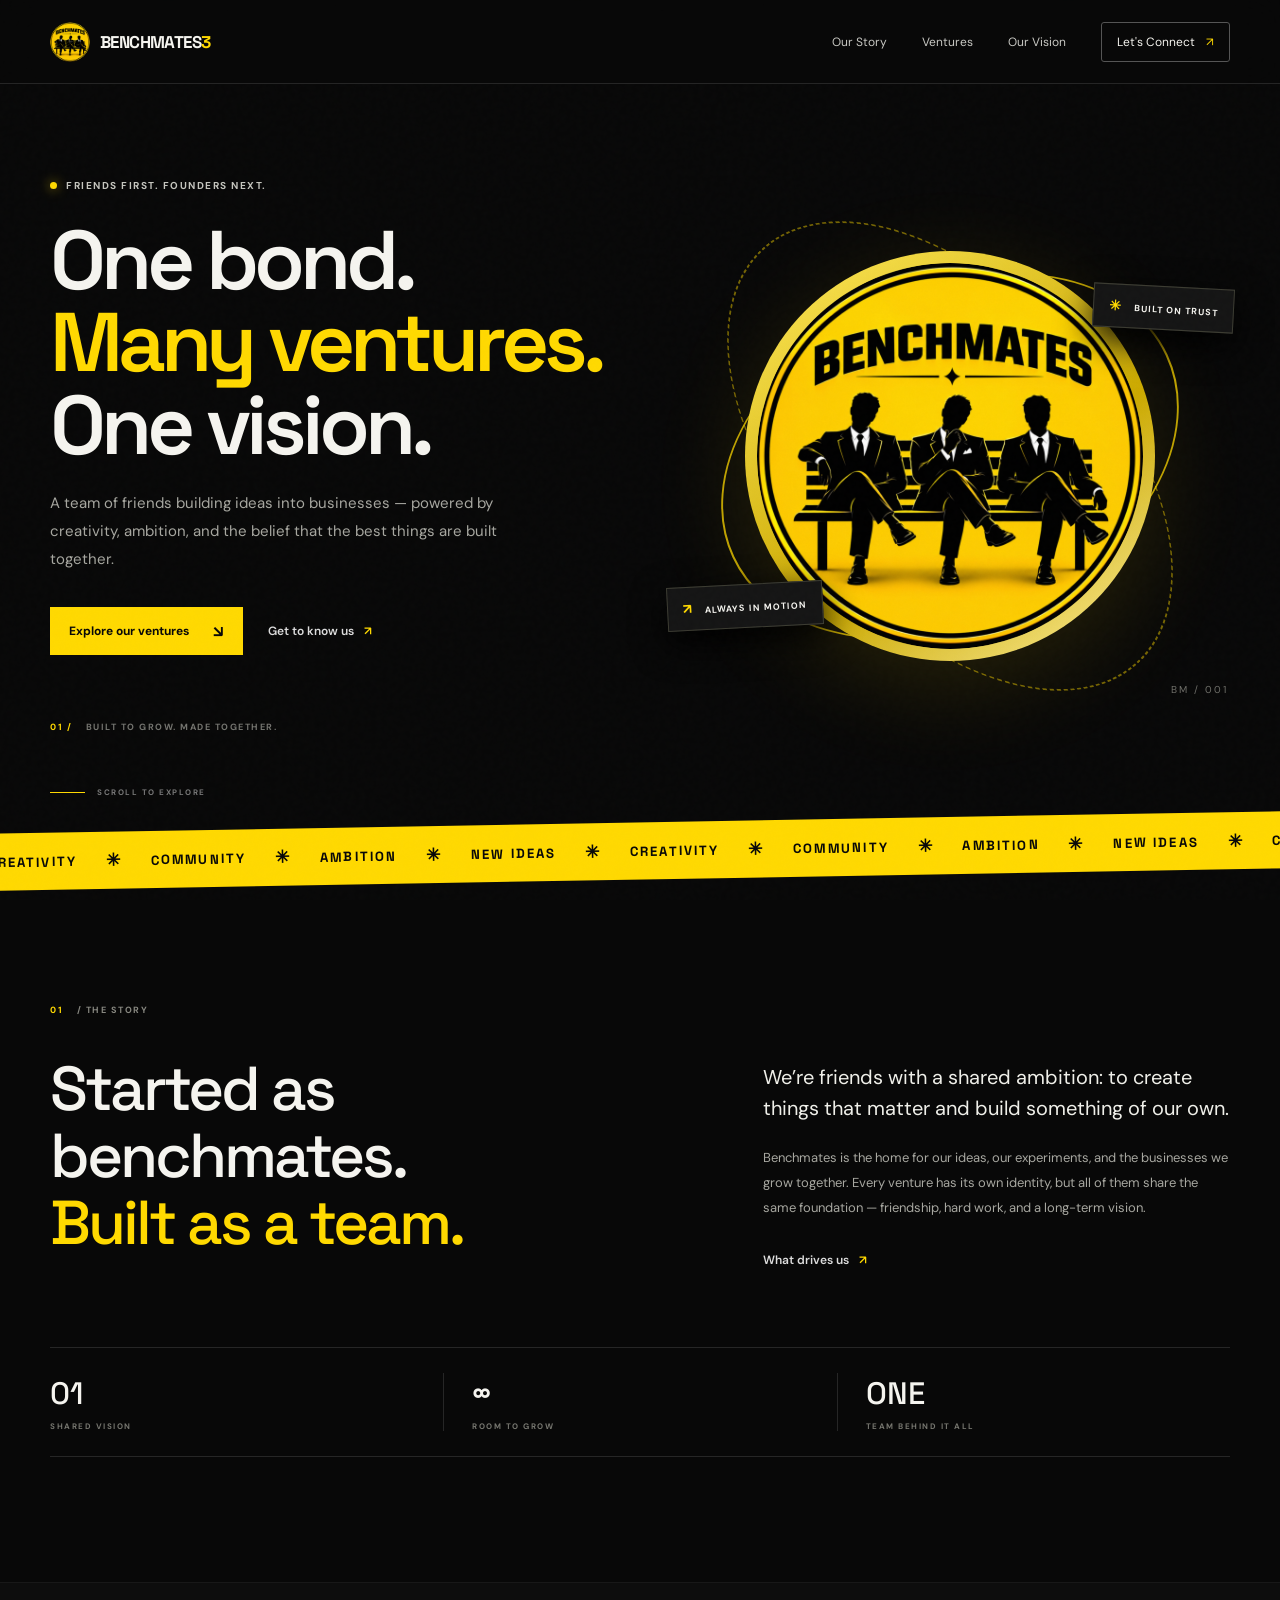
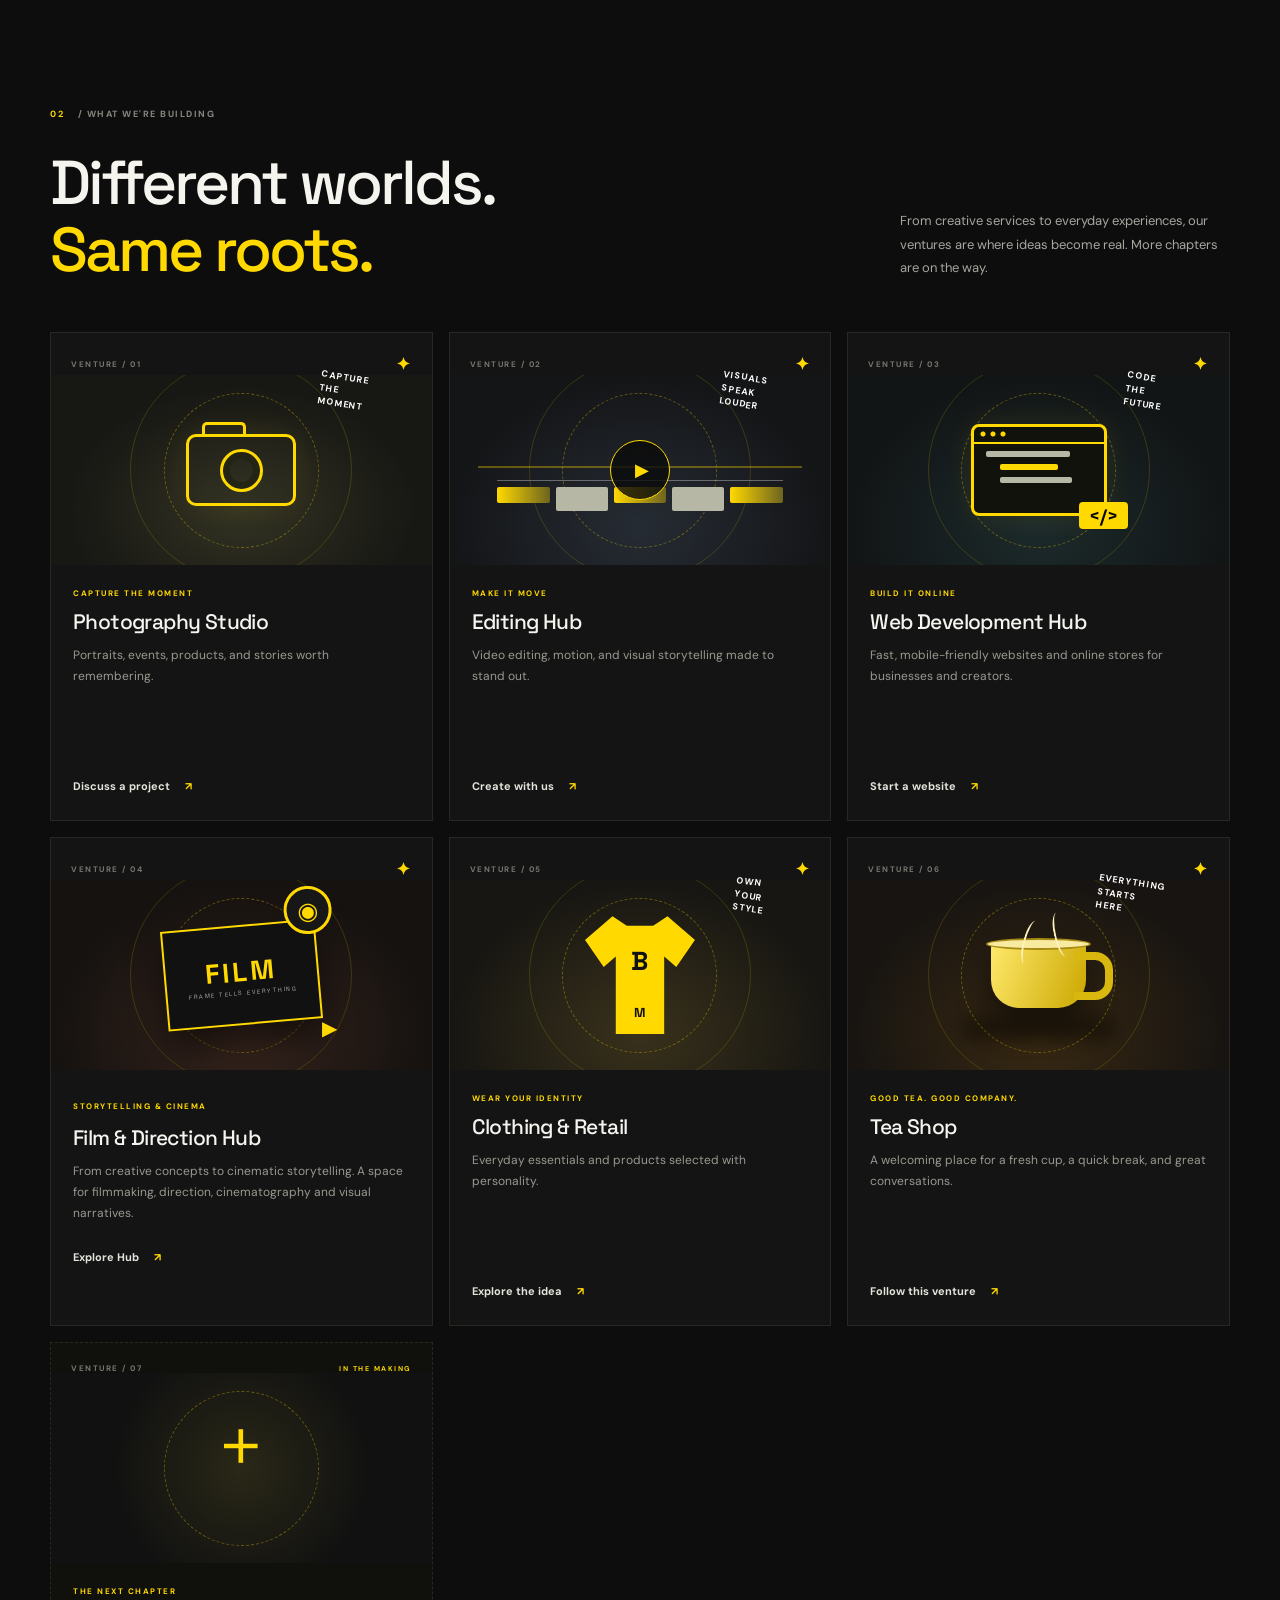
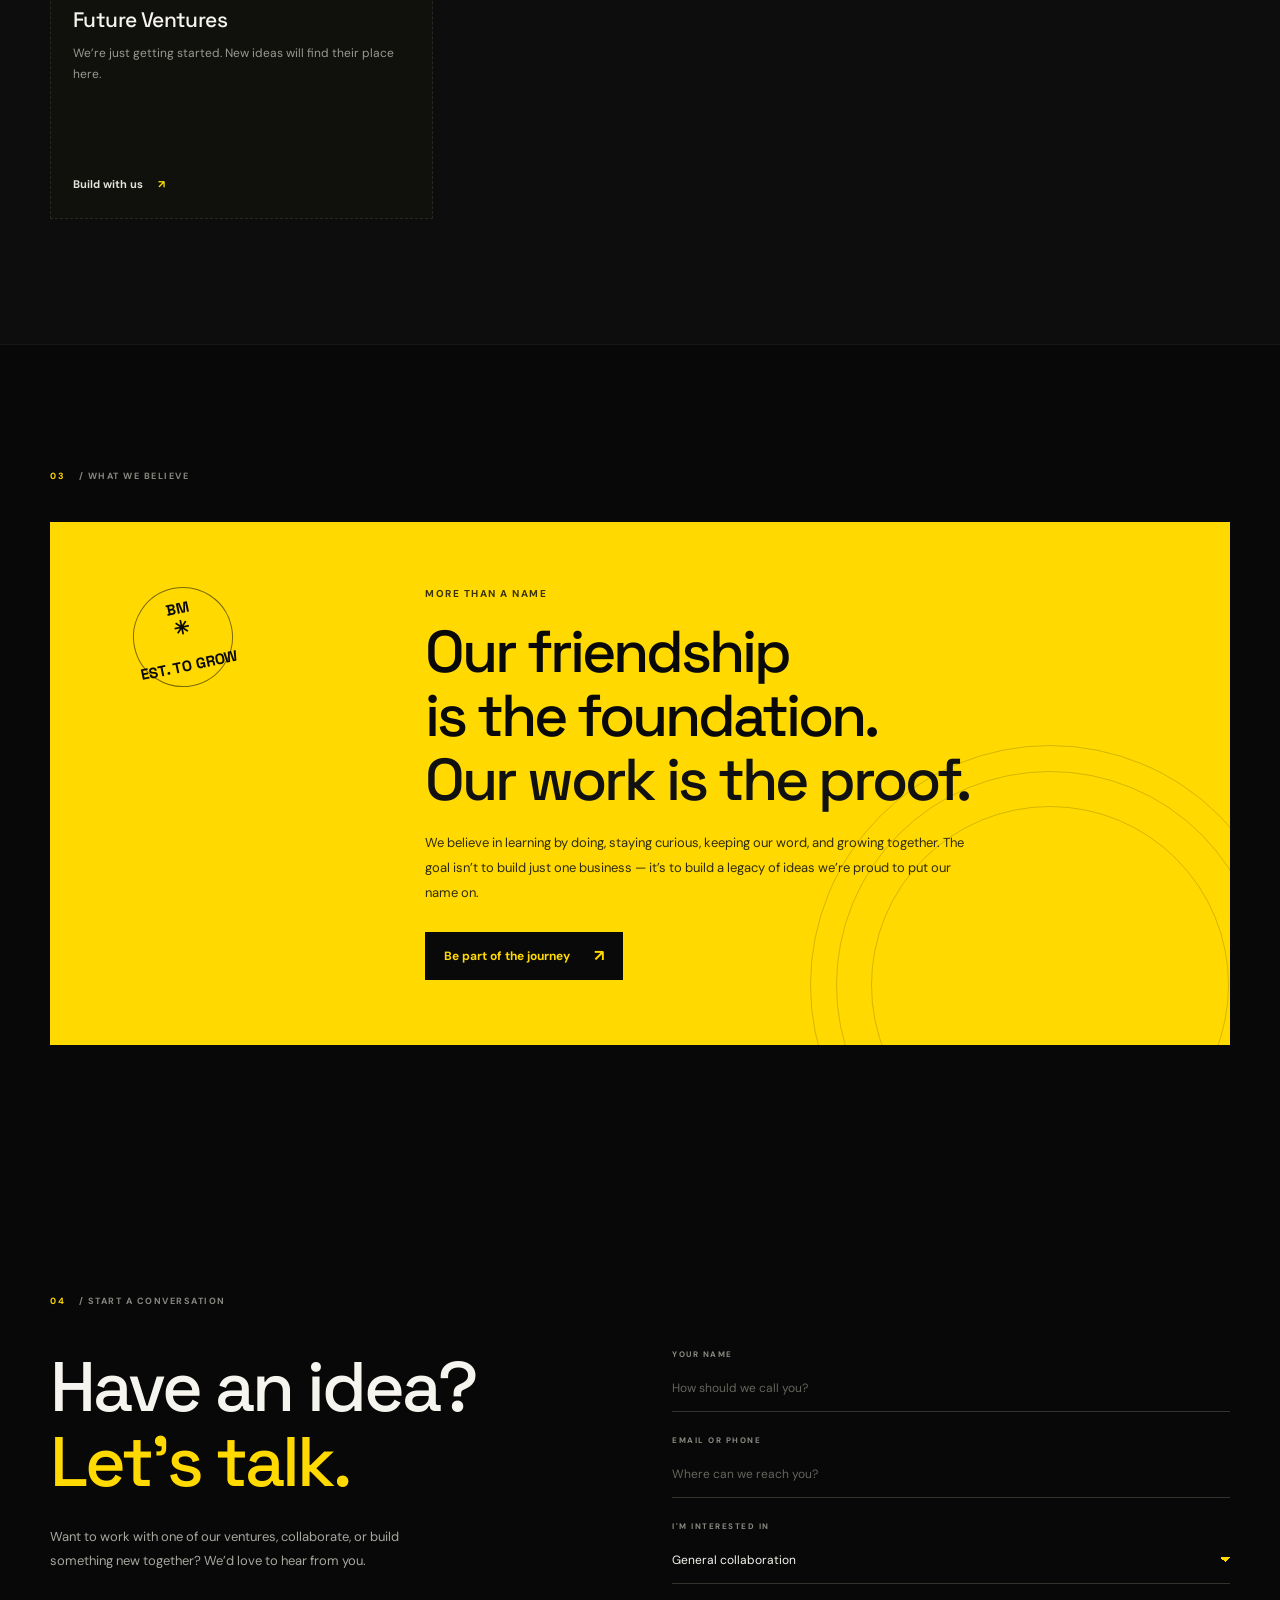
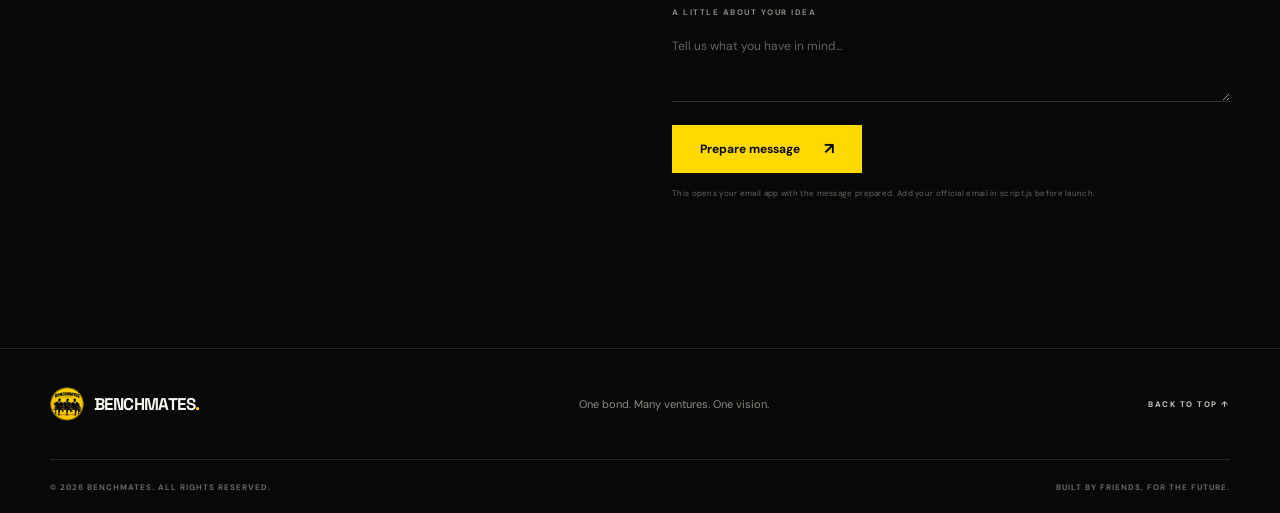
==== commit c219cd01: "Update brand name from 'BENCHMATES' to 'BENCHMATES3'" ====
--- a/index.html
+++ b/index.html
@@ -18,13 +18,13 @@
 <meta property="og:title" content="Benchmates | Creative Digital Studio">
 <meta property="og:description" content="Benchmates — one bond, many ventures, one vision. Discover our growing world of creativity, hospitality, style, and new ideas.">
 <meta property="og:url" content="https://itzmahi123.github.io/Benchmates/">
-<meta property="og:image" content="https://itzmahi123.github.io/Benchmates/logo.jpeg">
+<meta property="og:image" content="https://itzmahi123.github.io/Benchmates/logo.png">
 
 <!-- Twitter / X -->
 <meta name="twitter:card" content="summary_large_image">
 <meta name="twitter:title" content="Benchmates — One Bond. Many Ventures.">
 <meta name="twitter:description" content="Benchmates — one bond, many ventures, one vision. Discover our growing world of creativity, hospitality, style, and new ideas.">
-<meta name="twitter:image" content="https://itzmahi123.github.io/Benchmates/logo.jpeg">
+<meta name="twitter:image" content="https://itzmahi123.github.io/Benchmates/logo.png">
 
 <!-- Canonical URL -->
 <link rel="canonical" href="https://itzmahi123.github.io/Benchmates/">
@@ -41,7 +41,7 @@
   <header class="site-header" id="top">
     <a class="brand" href="#top" aria-label="Benchmates home">
       <img src="logo.png" alt="Benchmates logo">
-      <span>BENCHMATES<span class="brand-dot">.</span></span>
+      <span>BENCHMATES<span class="brand-dot">3</span></span>
     </a>
     <button class="menu-toggle" id="menuToggle" aria-label="Open navigation" aria-expanded="false">
       <span></span><span></span>
@@ -403,5 +403,15 @@
     <div class="footer-main section-wrap"><a class="brand footer-brand" href="#top"><img src="logo.png" alt=""><span>BENCHMATES<span class="brand-dot">.</span></span></a><p>One bond. Many ventures. One vision.</p><a class="back-top" href="#top">BACK TO TOP ↑</a></div>
     <div class="footer-bottom section-wrap"><span>© <span id="year"></span> BENCHMATES. ALL RIGHTS RESERVED.</span><span>BUILT BY FRIENDS, FOR THE FUTURE.</span></div>
   </footer>
+
+  <script>
+    if ("serviceWorker" in navigator) {
+      window.addEventListener("load", () => {
+        navigator.serviceWorker.register("./sw.js")
+          .catch((error) => console.error("Benchmates service worker:", error));
+      });
+    }
+  </script>
+
 </body>
 </html>
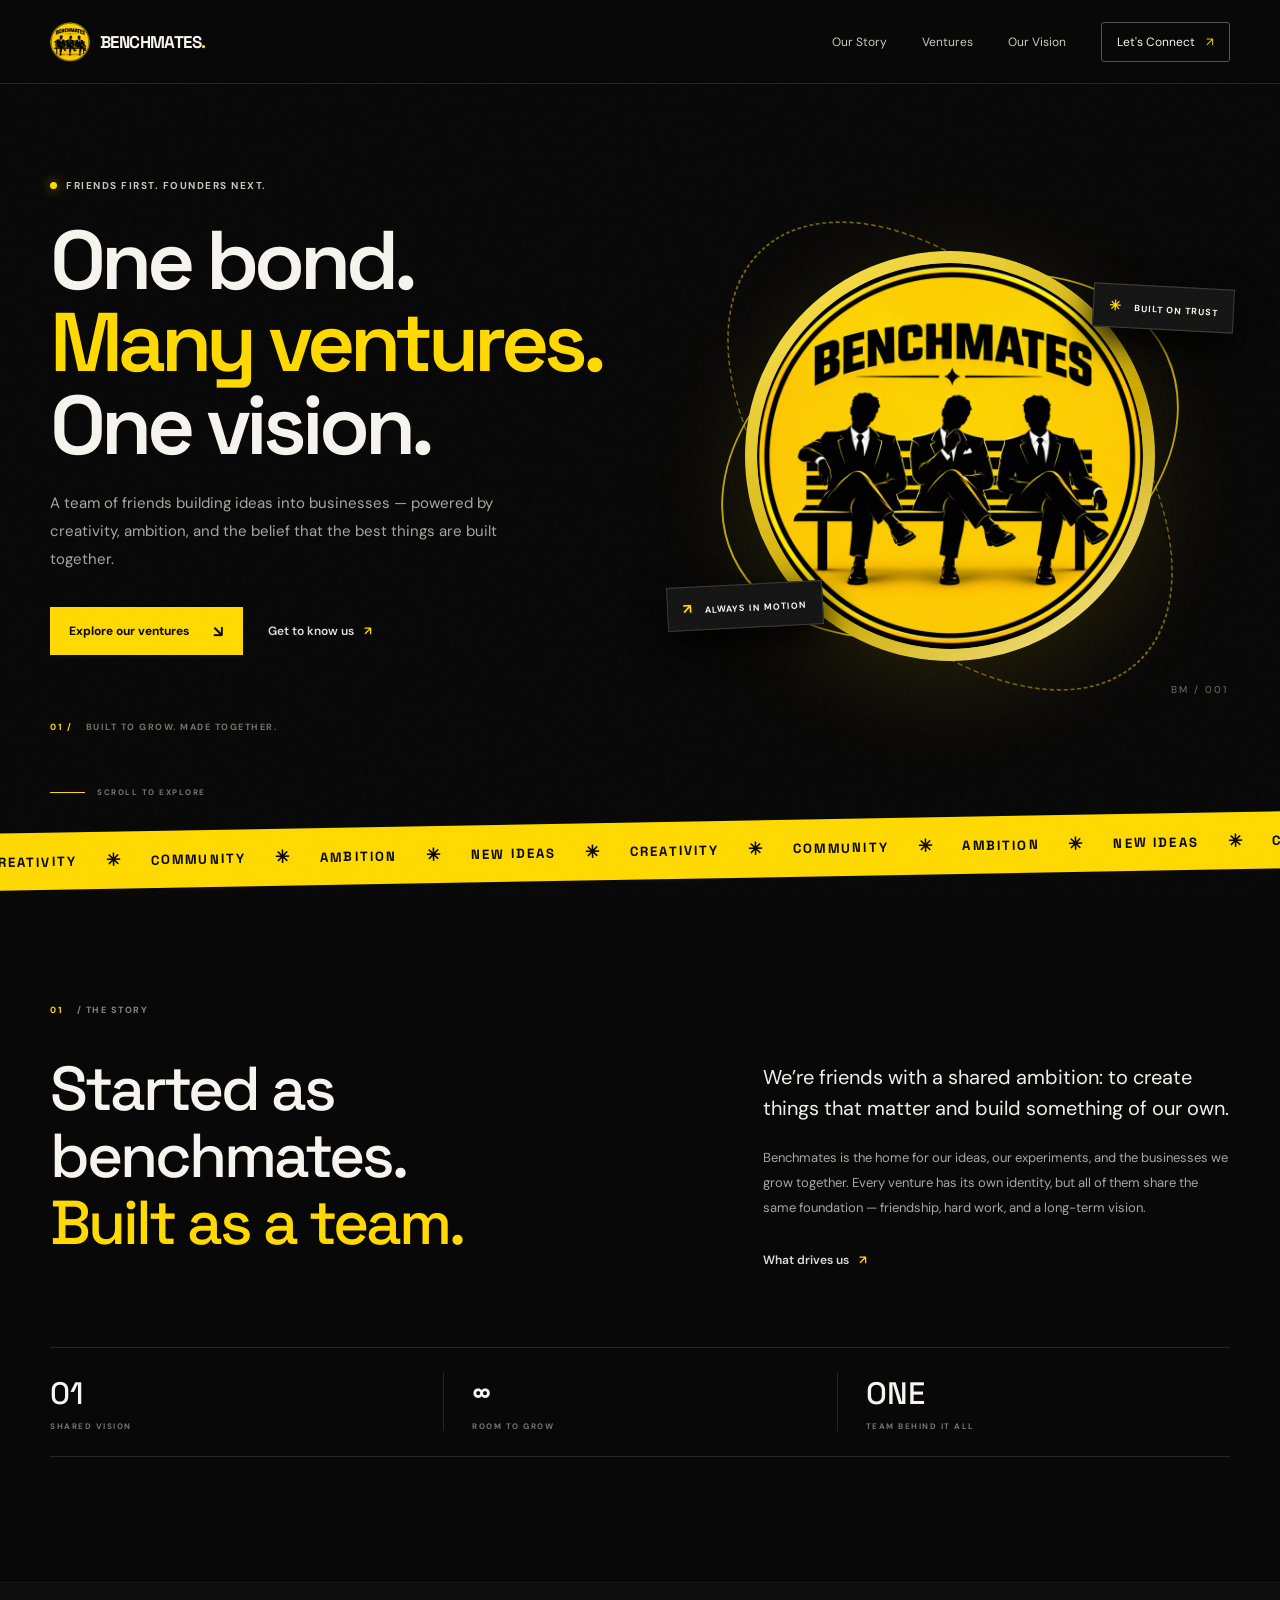
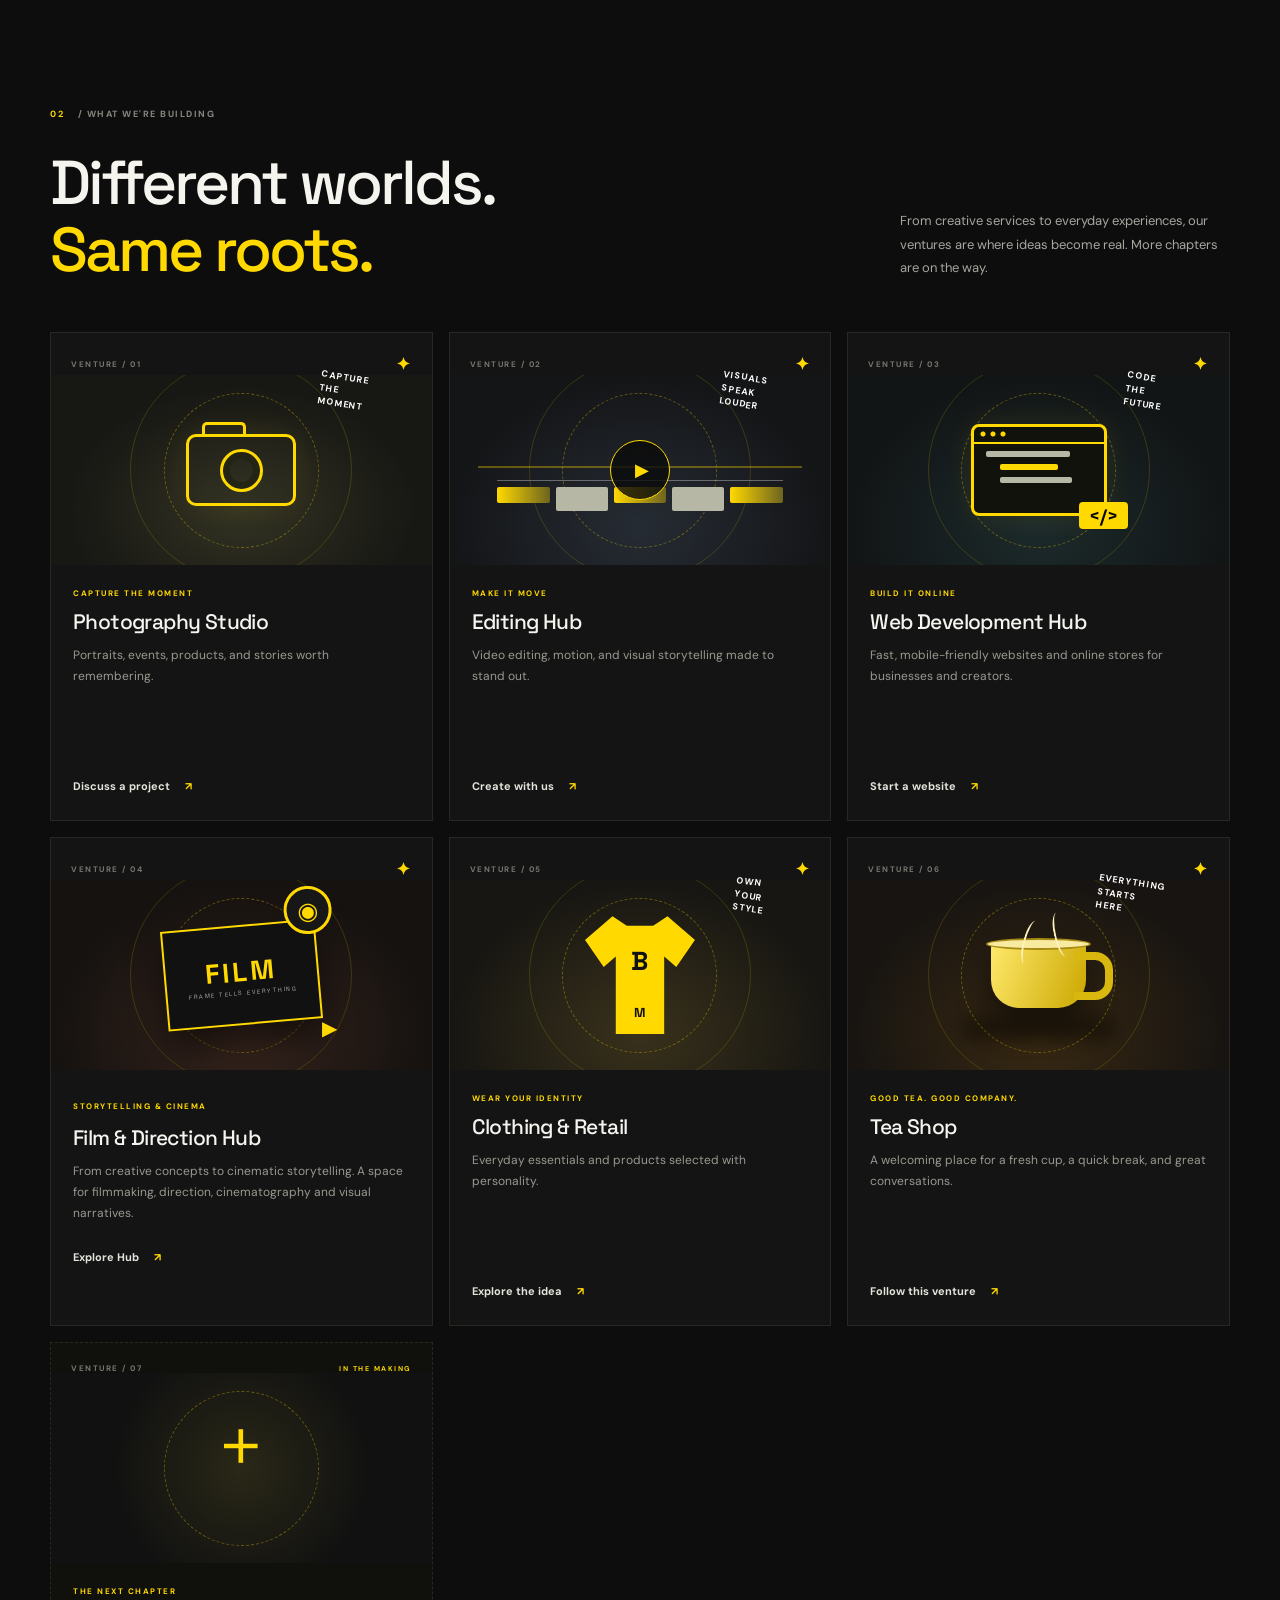
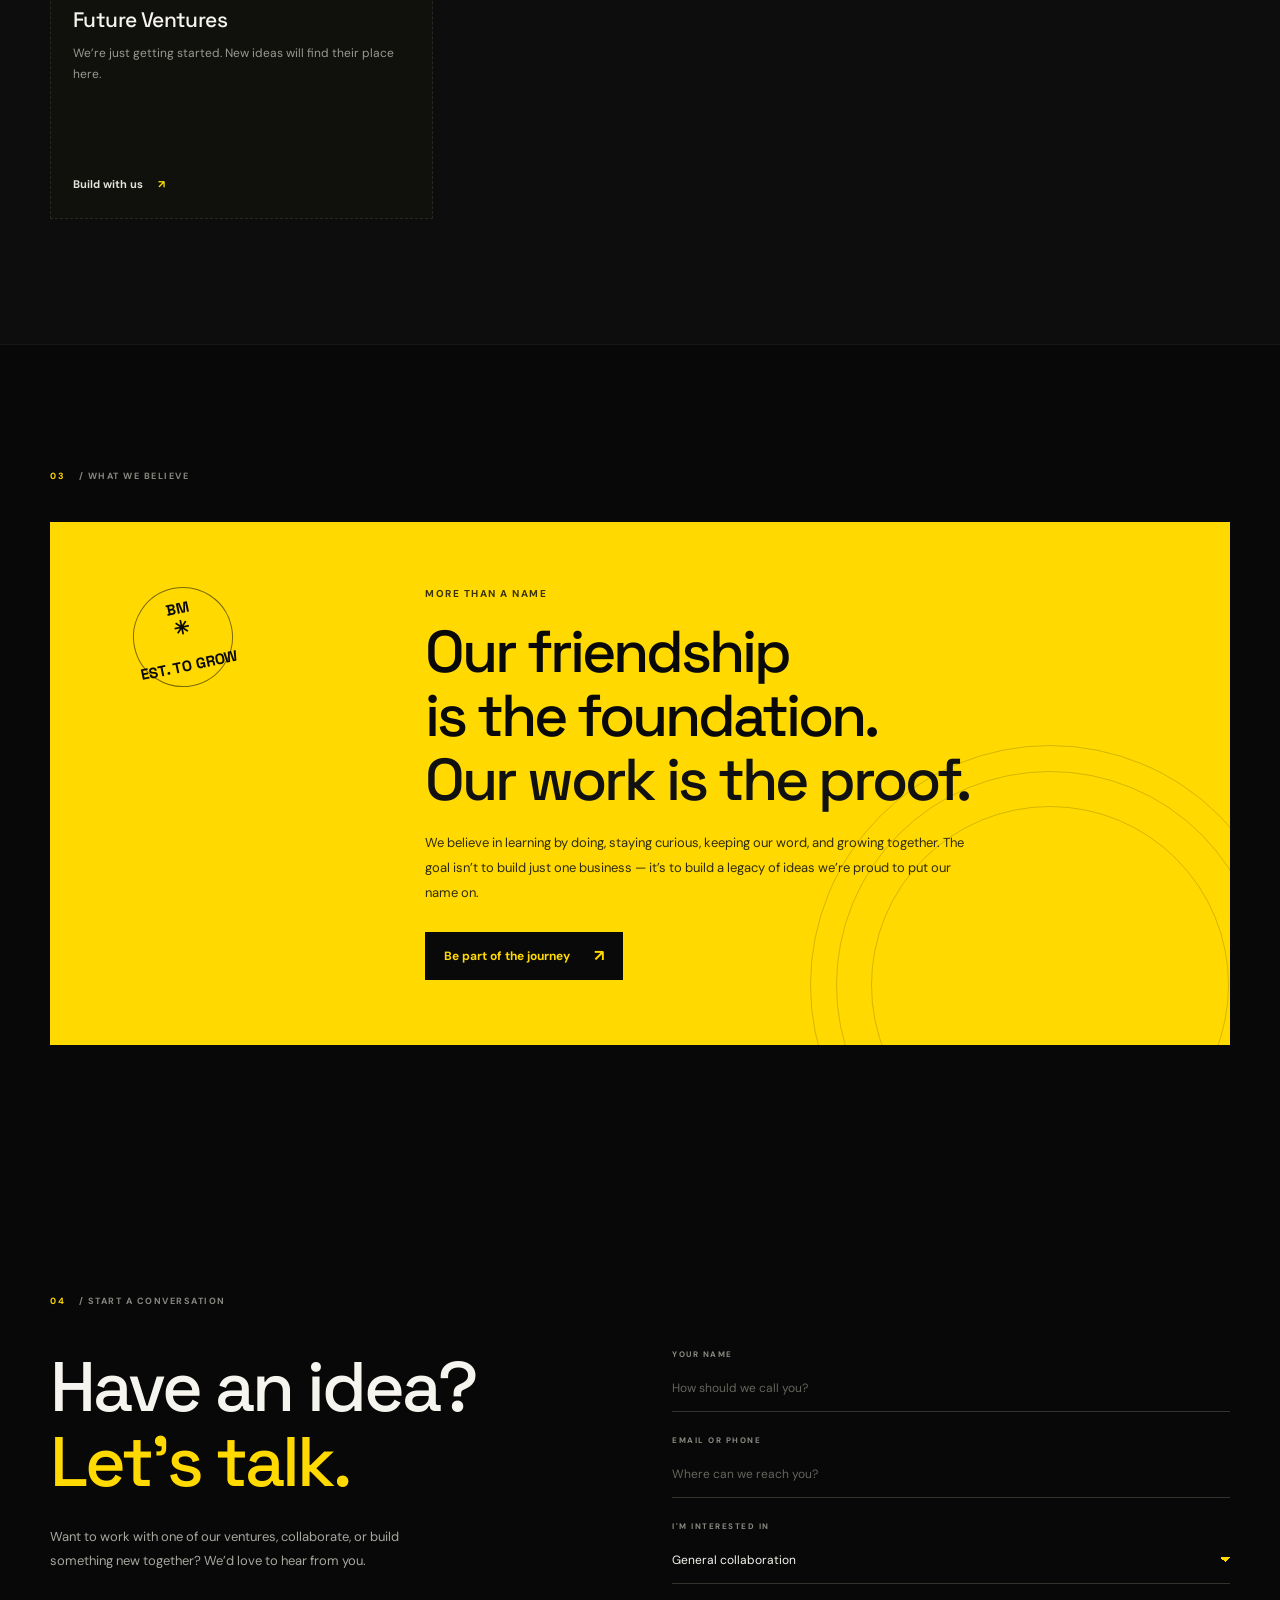
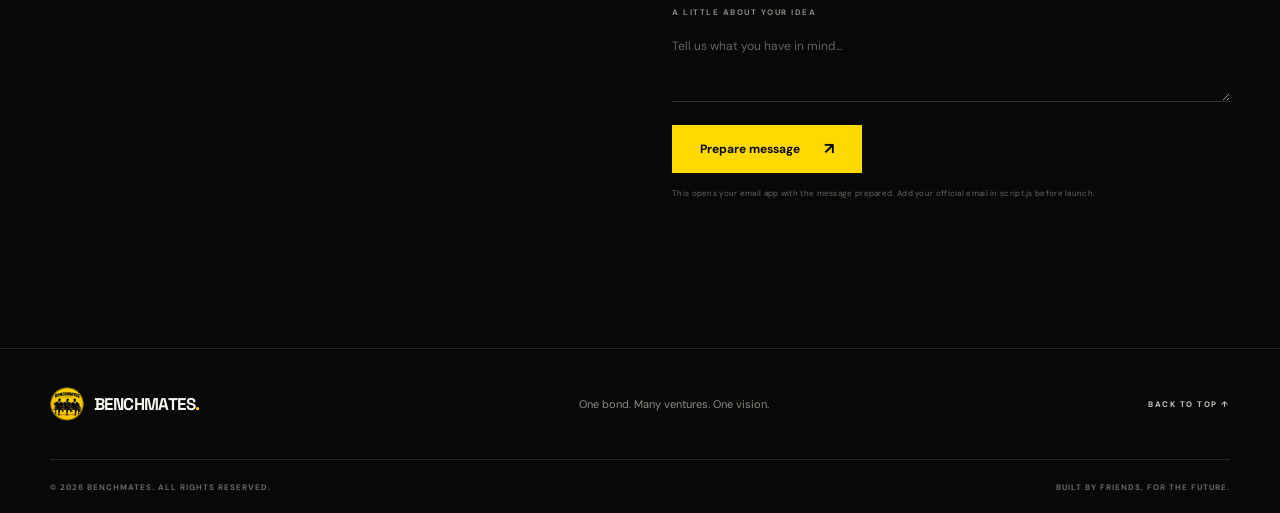
==== commit 3cdc310e: "Change brand dot from '3' to '.' in header" ====
--- a/index.html
+++ b/index.html
@@ -34,6 +34,11 @@
   <link rel="stylesheet" href="style.css">
   <link rel="icon" type="image/png" href="/Benchmates/logo.png">
   <link rel="apple-touch-icon" href="/Benchmates/logo.png">
+  <!-- App extention-->
+  <link rel="manifest" href="./manifest.json">
+
+ <meta name="mobile-web-app-capable" content="yes">
+ <meta name="apple-mobile-web-app-capable" content="yes">
   <script src="script.js" defer></script>
 </head>
 <body>
@@ -41,7 +46,7 @@
   <header class="site-header" id="top">
     <a class="brand" href="#top" aria-label="Benchmates home">
       <img src="logo.png" alt="Benchmates logo">
-      <span>BENCHMATES<span class="brand-dot">3</span></span>
+      <span>BENCHMATES<span class="brand-dot">.</span></span>
     </a>
     <button class="menu-toggle" id="menuToggle" aria-label="Open navigation" aria-expanded="false">
       <span></span><span></span>
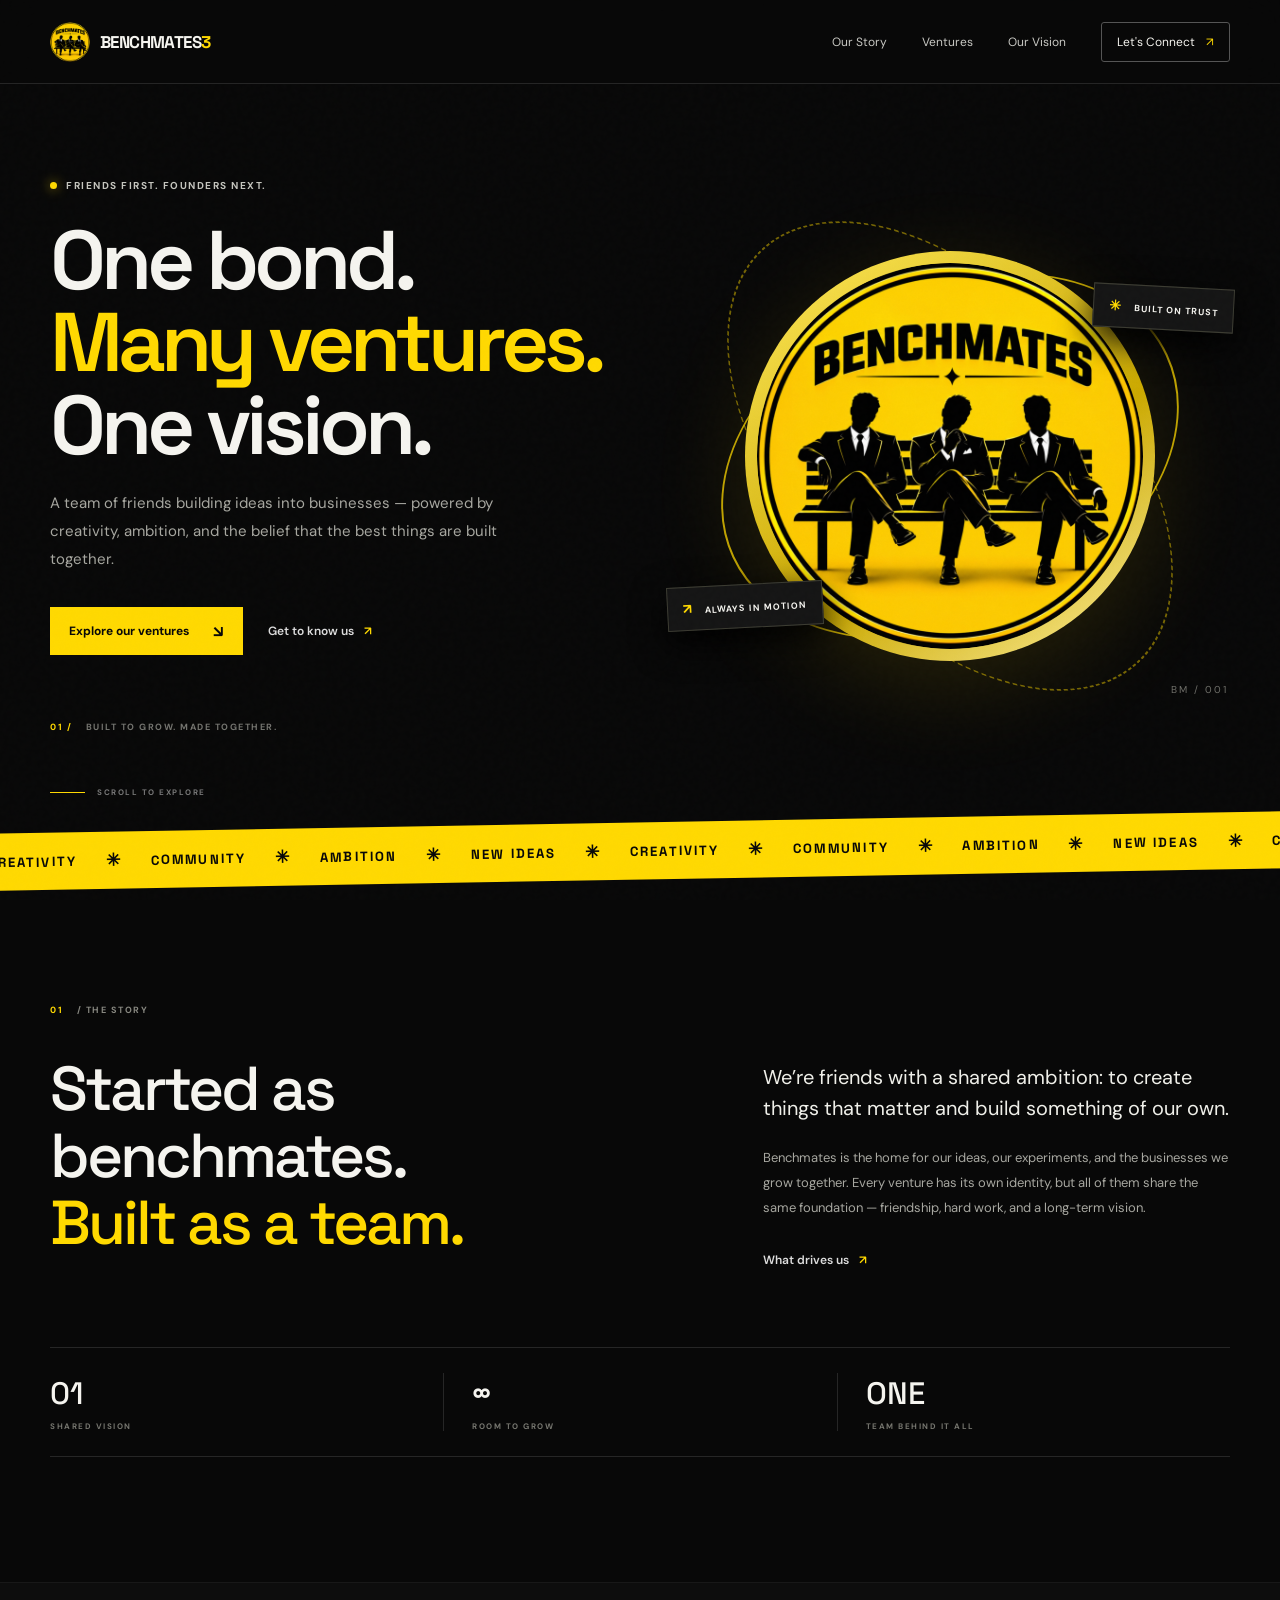
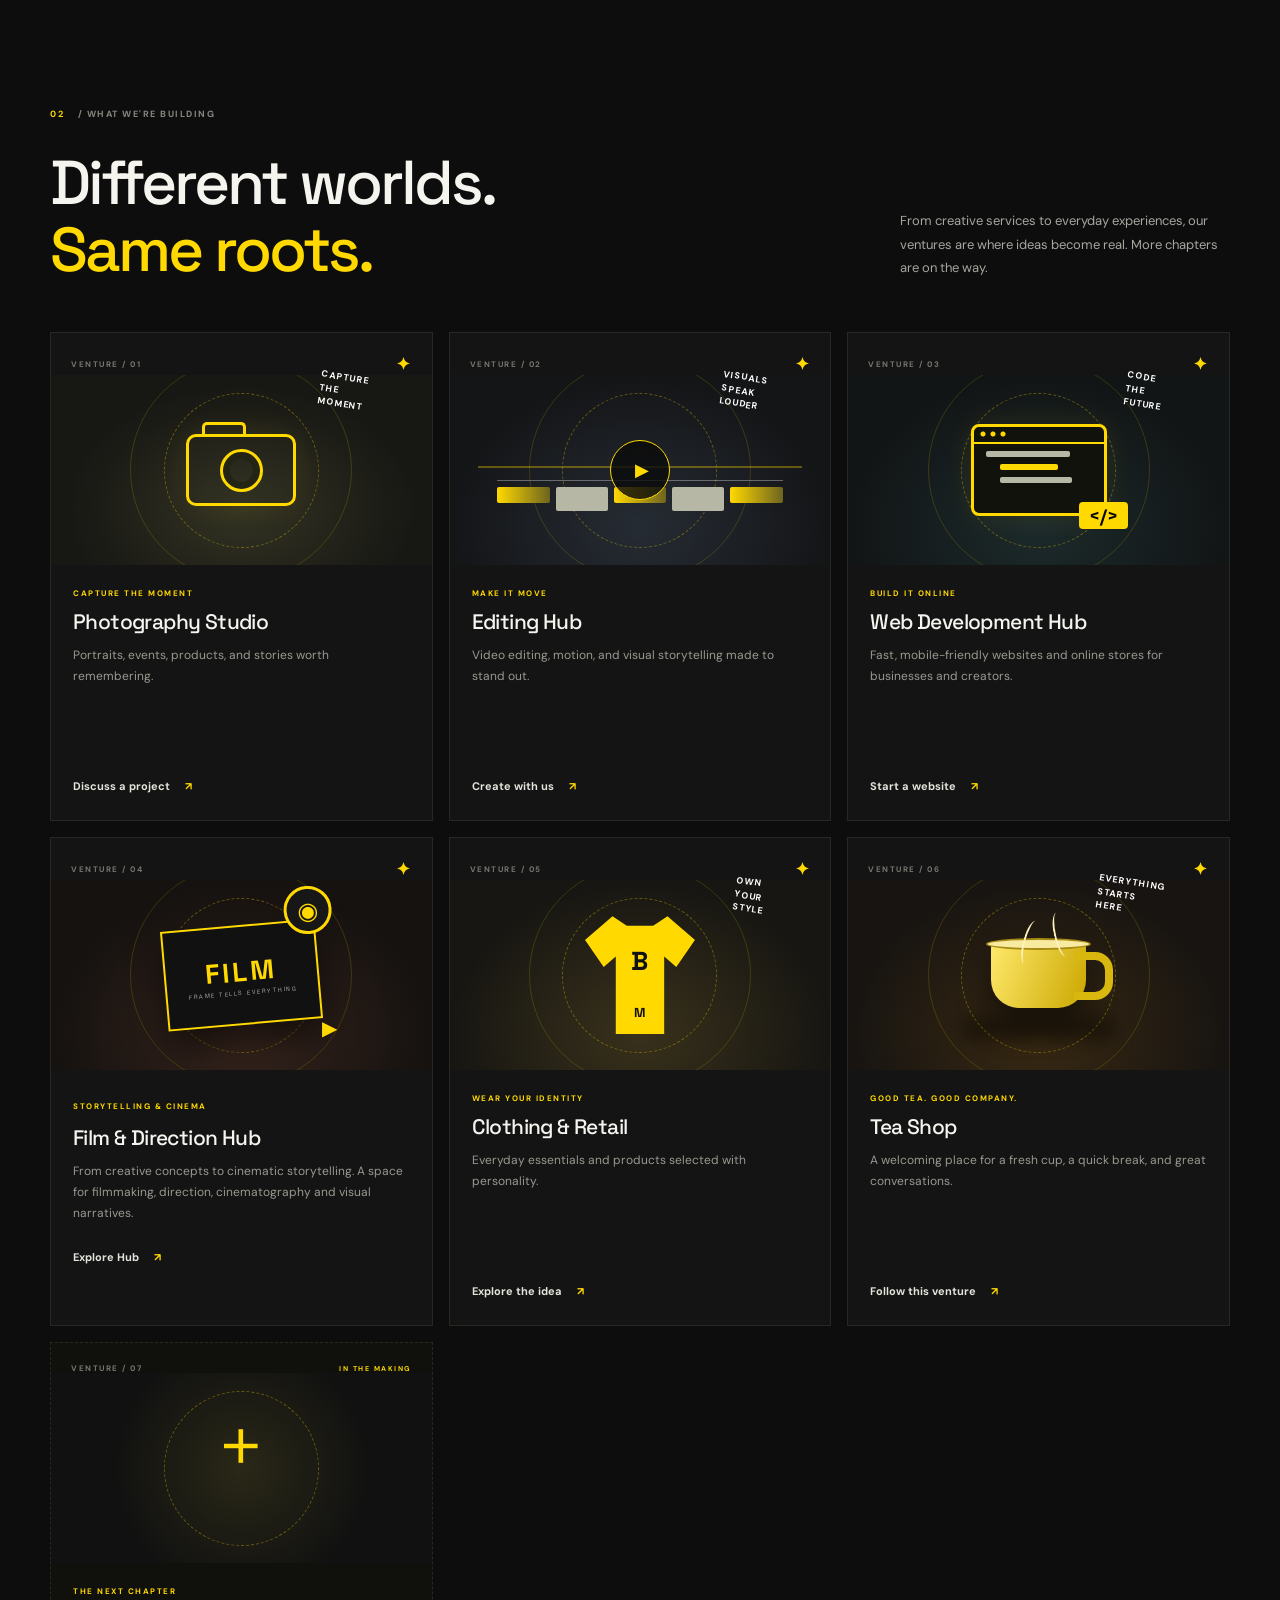
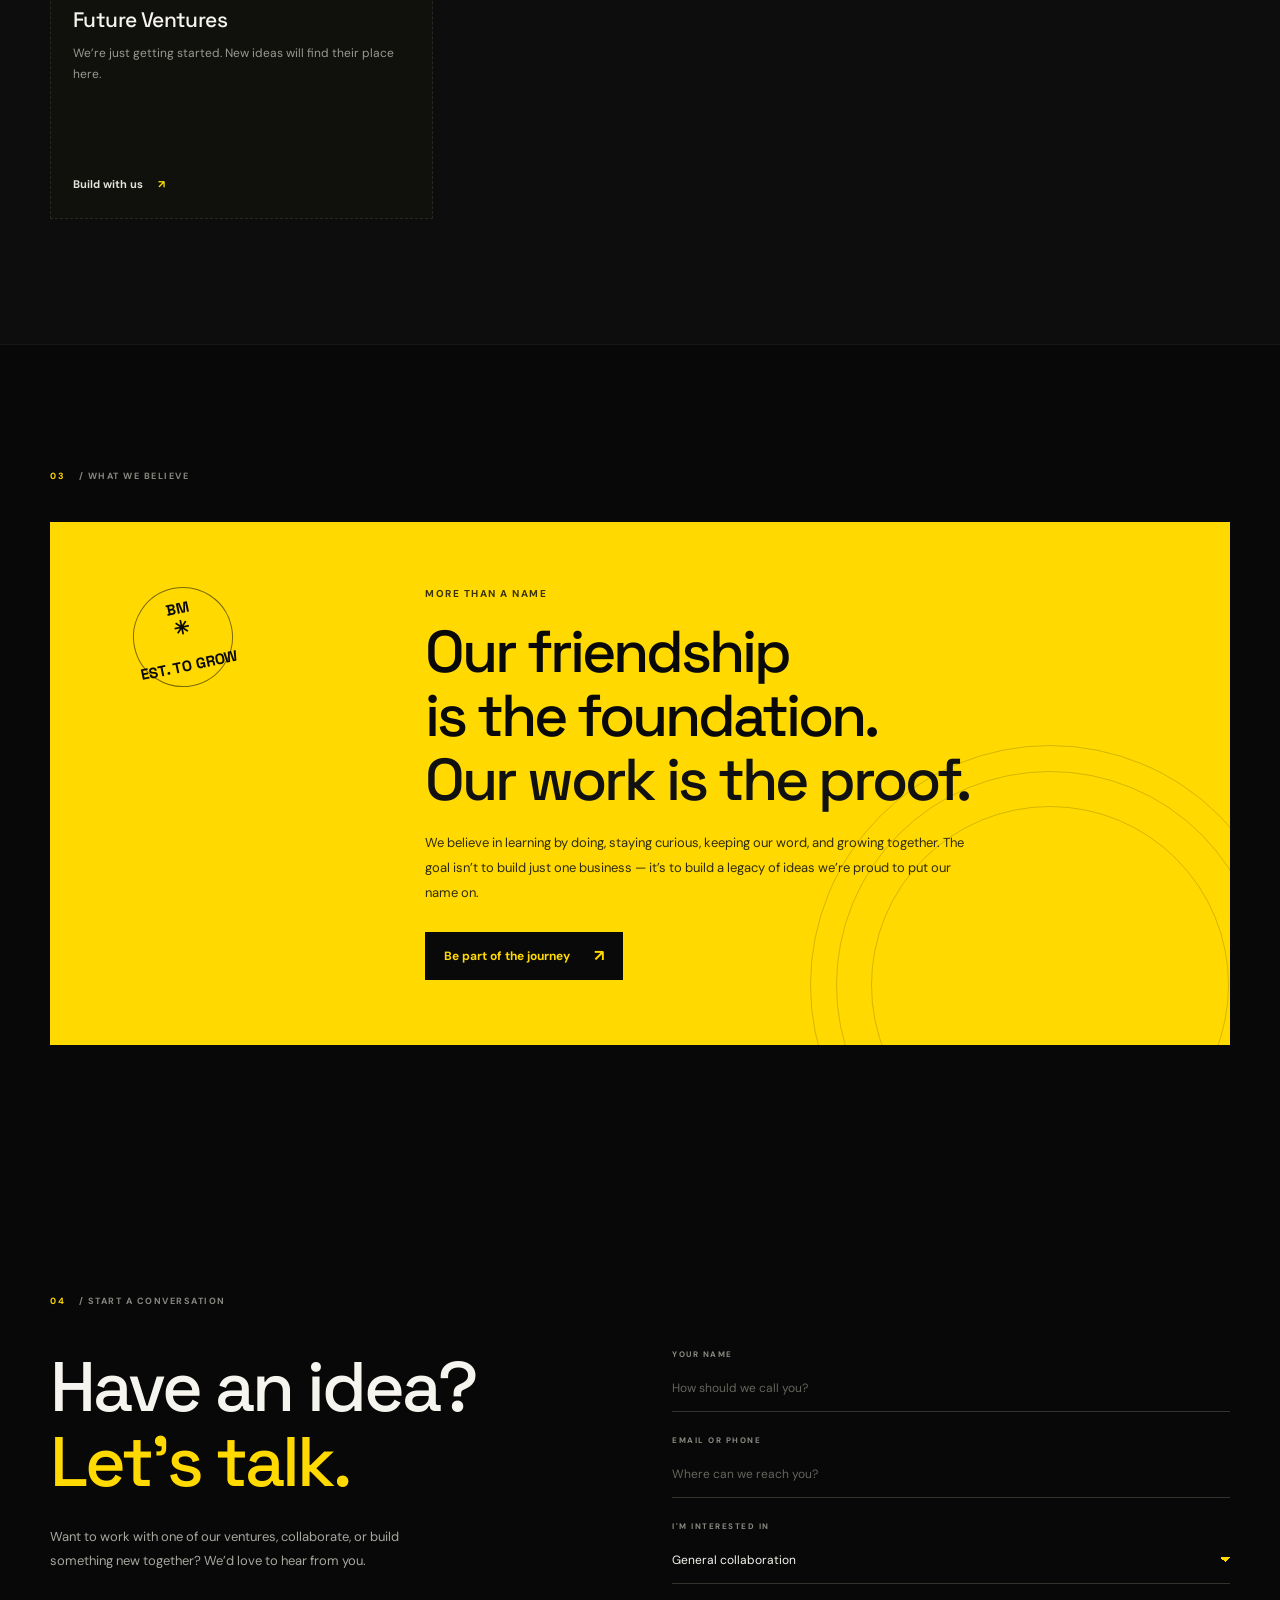
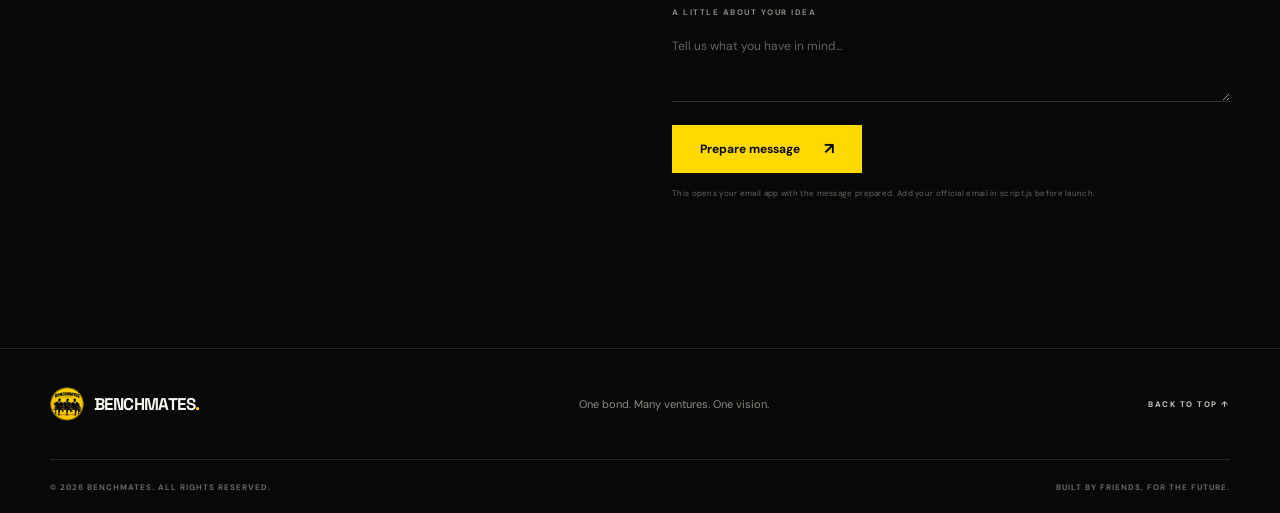
==== commit b7bf20eb: "Update brand name from 'BENCHMATES.' to 'BENCHMATES3'" ====
--- a/index.html
+++ b/index.html
@@ -46,7 +46,7 @@
   <header class="site-header" id="top">
     <a class="brand" href="#top" aria-label="Benchmates home">
       <img src="logo.png" alt="Benchmates logo">
-      <span>BENCHMATES<span class="brand-dot">.</span></span>
+      <span>BENCHMATES<span class="brand-dot">3</span></span>
     </a>
     <button class="menu-toggle" id="menuToggle" aria-label="Open navigation" aria-expanded="false">
       <span></span><span></span>
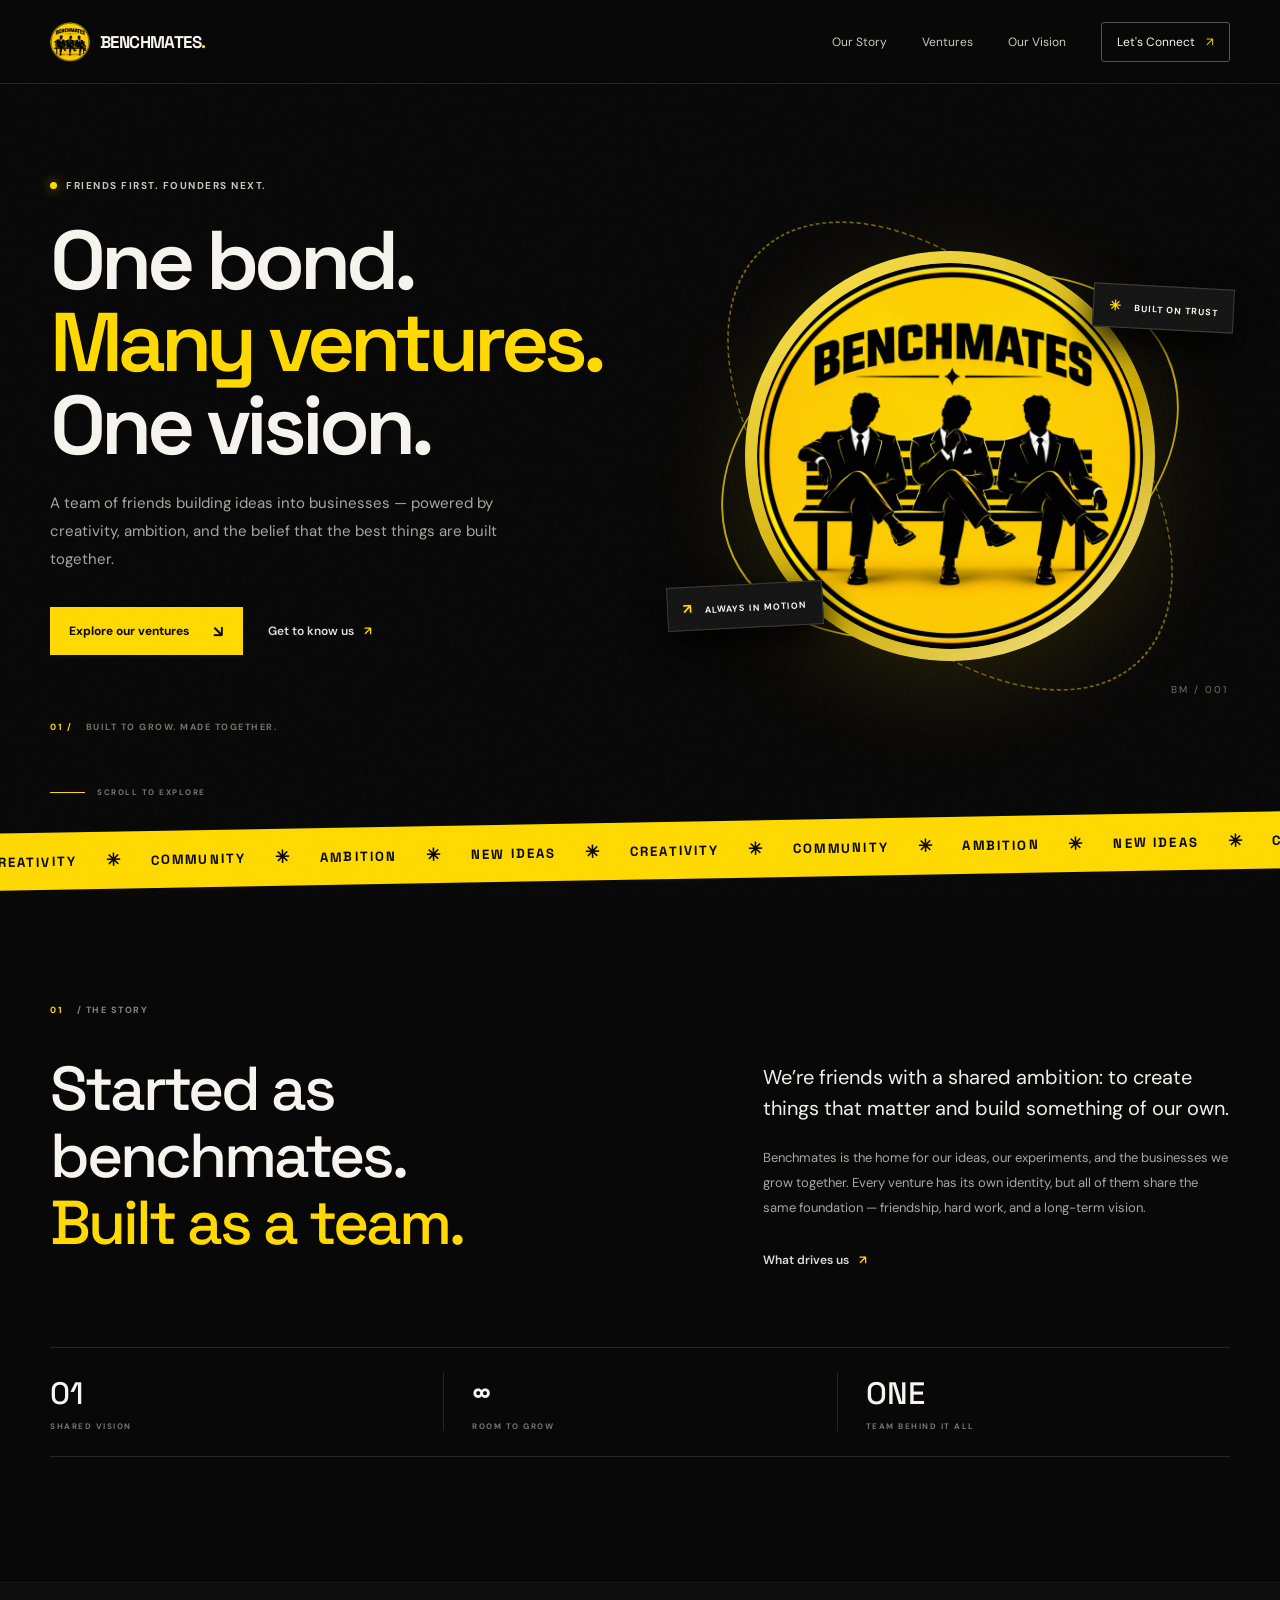
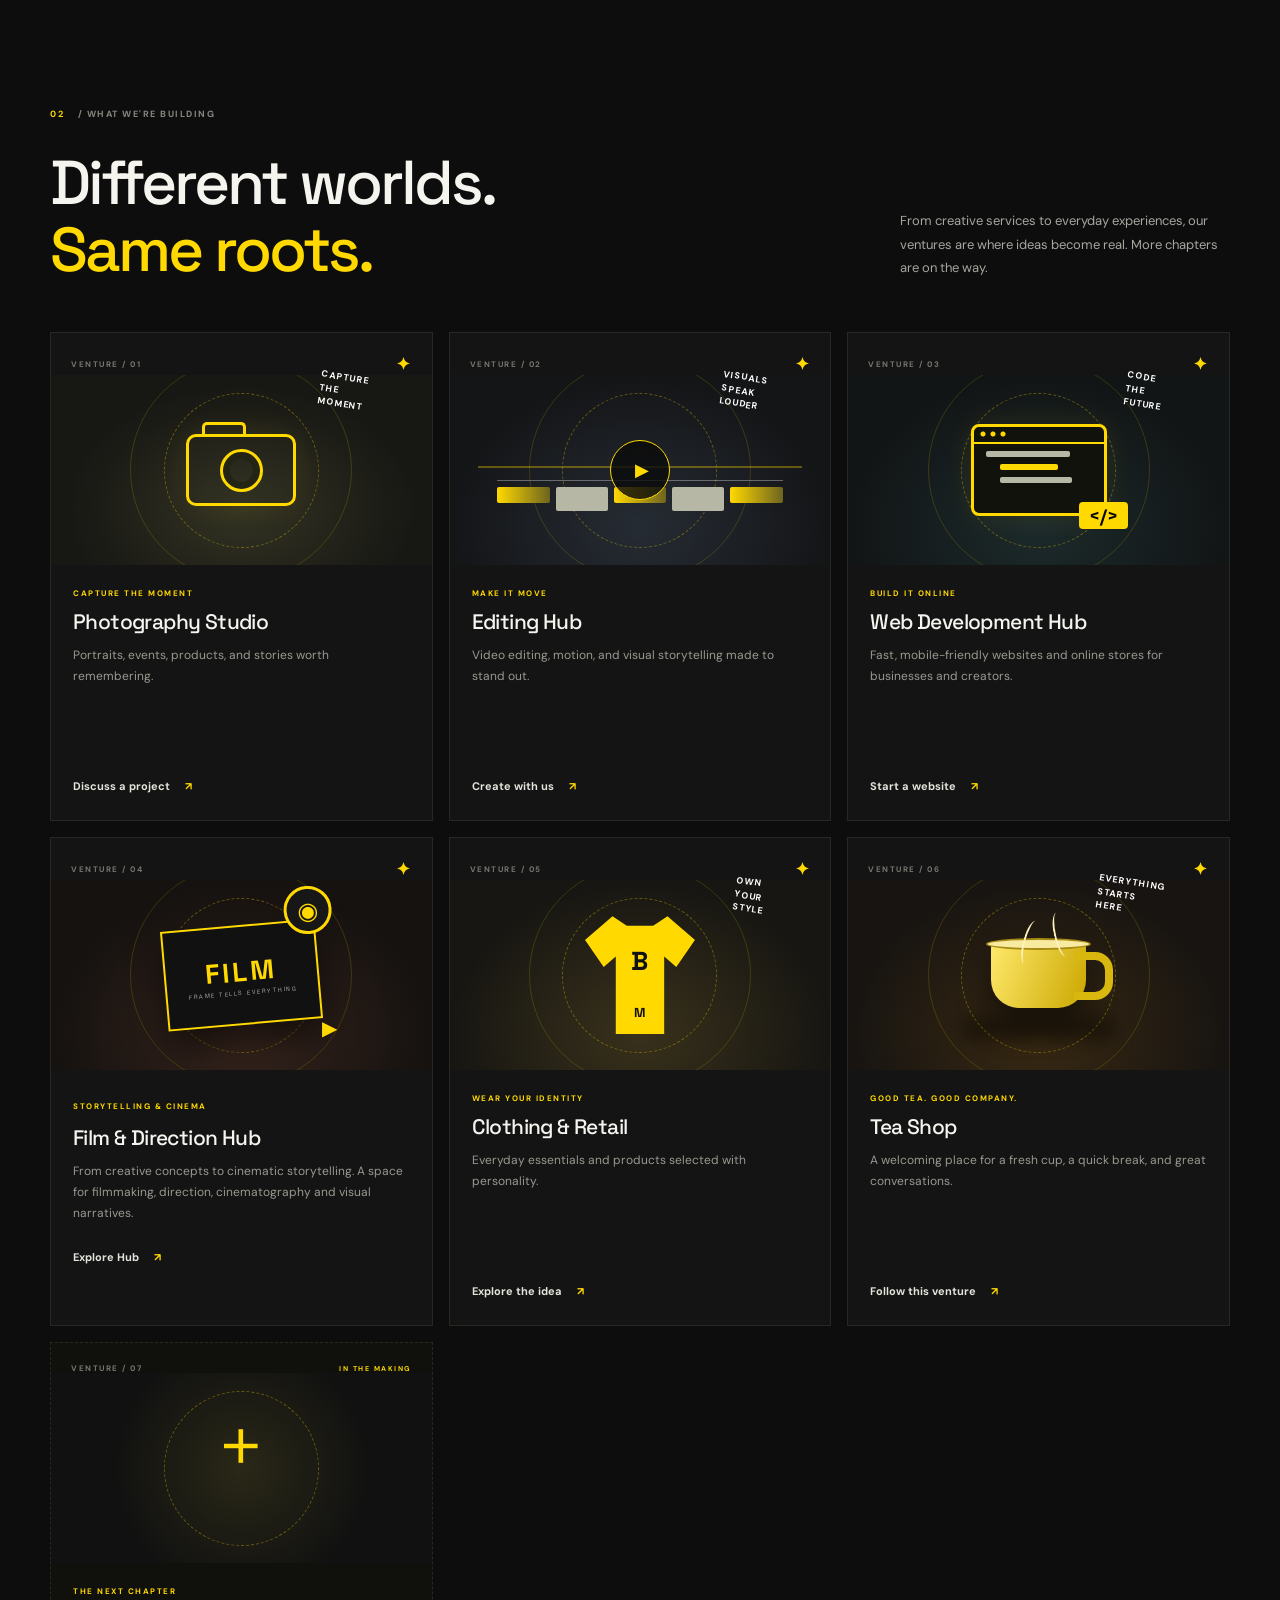
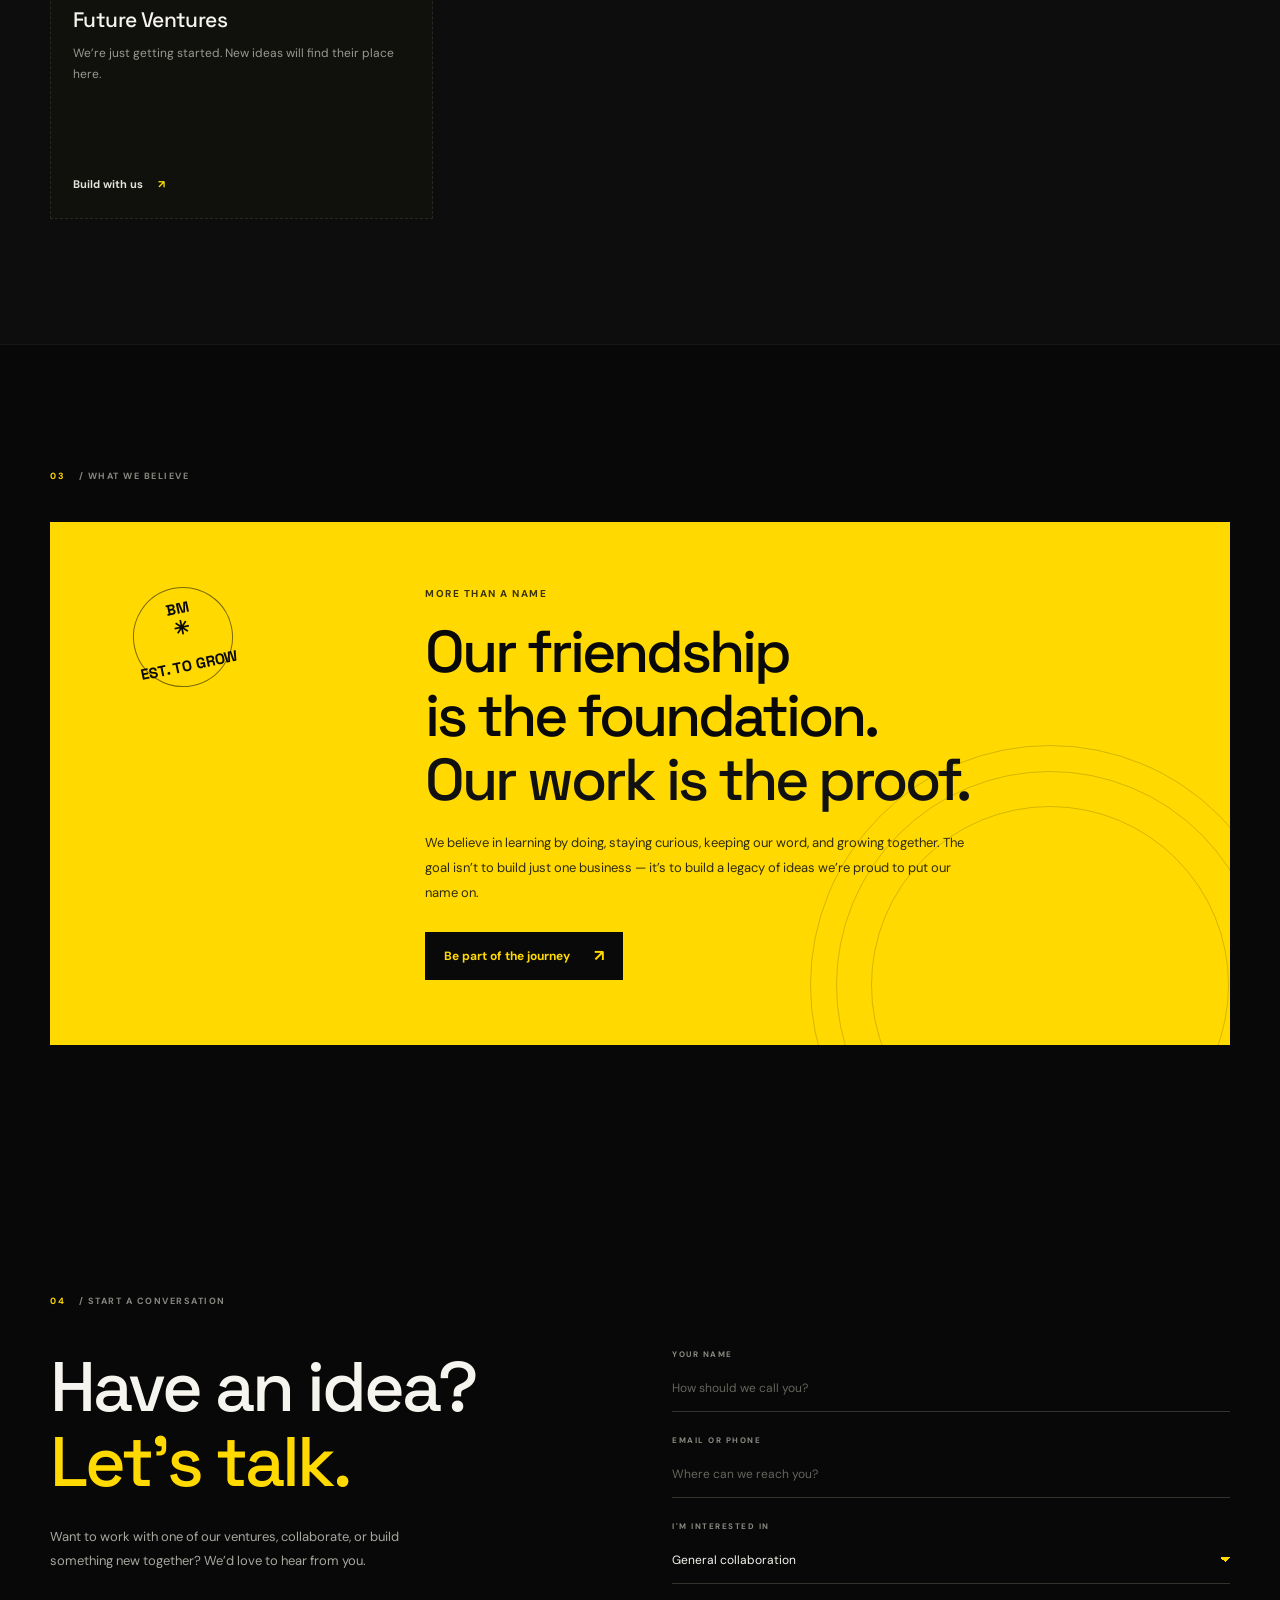
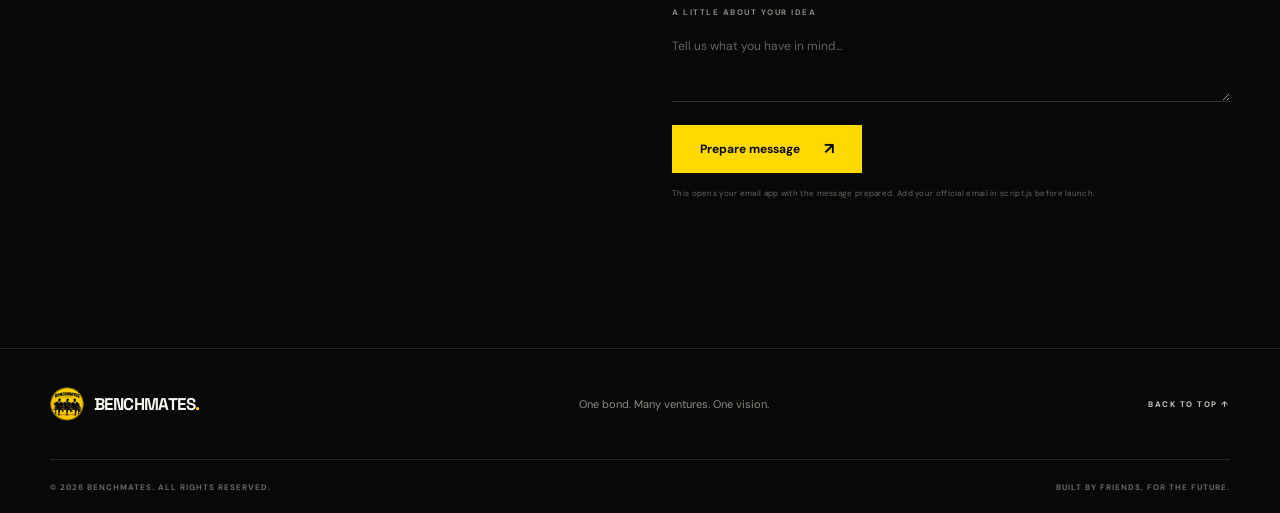
==== commit 4e999135: "Change brand dot from '3' to '.' in index.html" ====
--- a/index.html
+++ b/index.html
@@ -46,7 +46,7 @@
   <header class="site-header" id="top">
     <a class="brand" href="#top" aria-label="Benchmates home">
       <img src="logo.png" alt="Benchmates logo">
-      <span>BENCHMATES<span class="brand-dot">3</span></span>
+      <span>BENCHMATES<span class="brand-dot">.</span></span>
     </a>
     <button class="menu-toggle" id="menuToggle" aria-label="Open navigation" aria-expanded="false">
       <span></span><span></span>
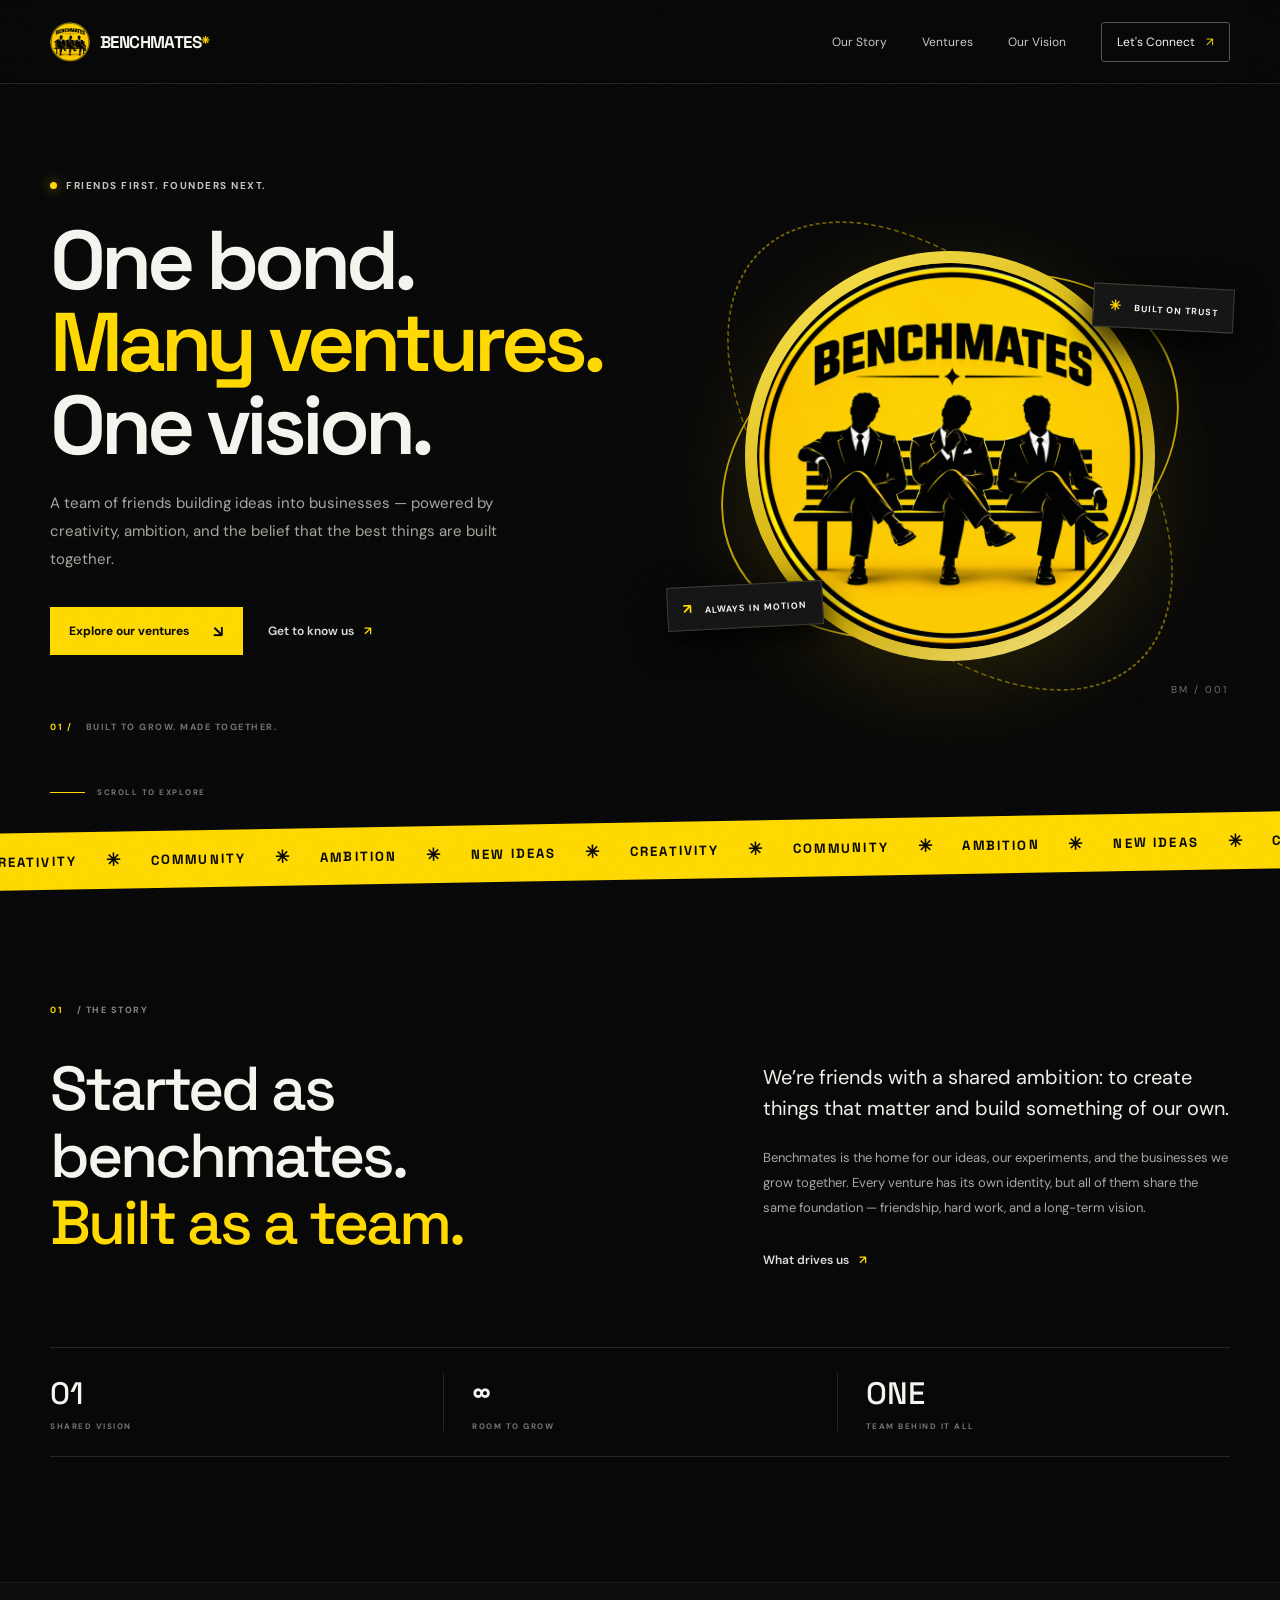
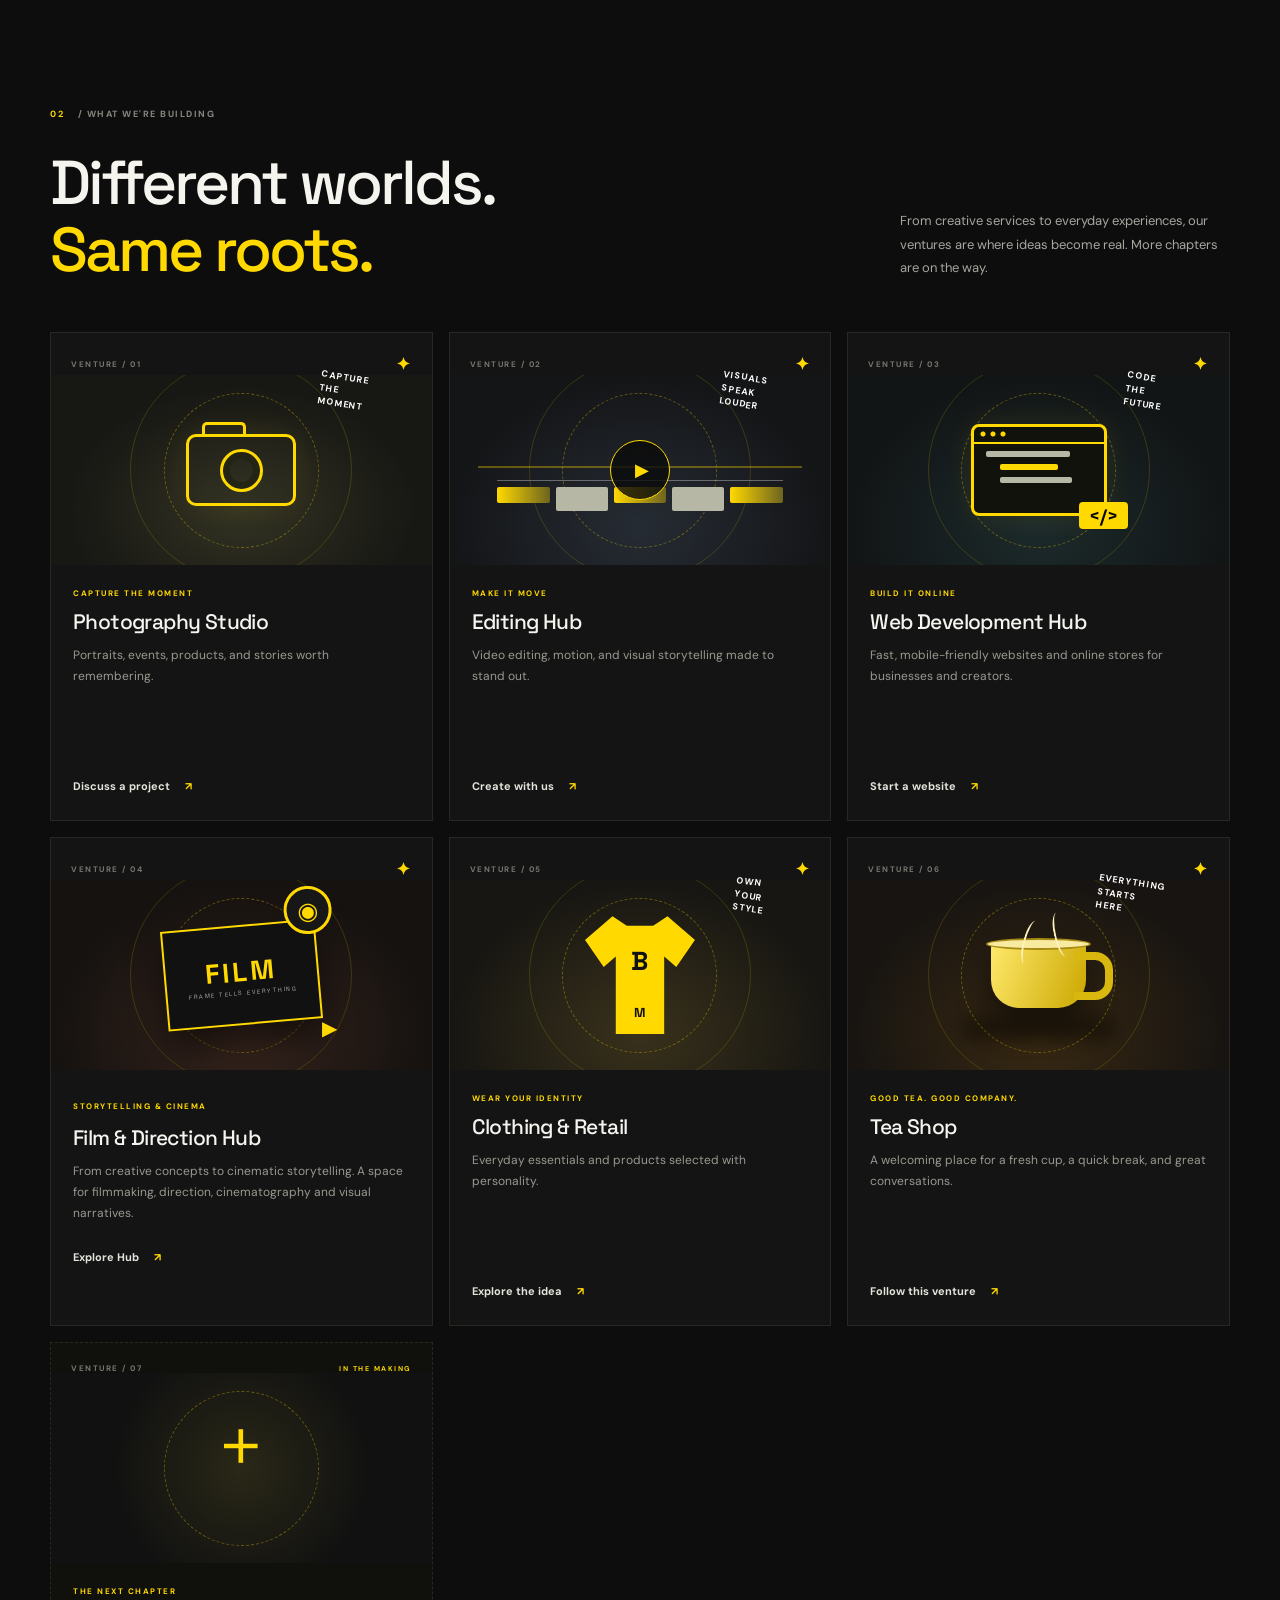
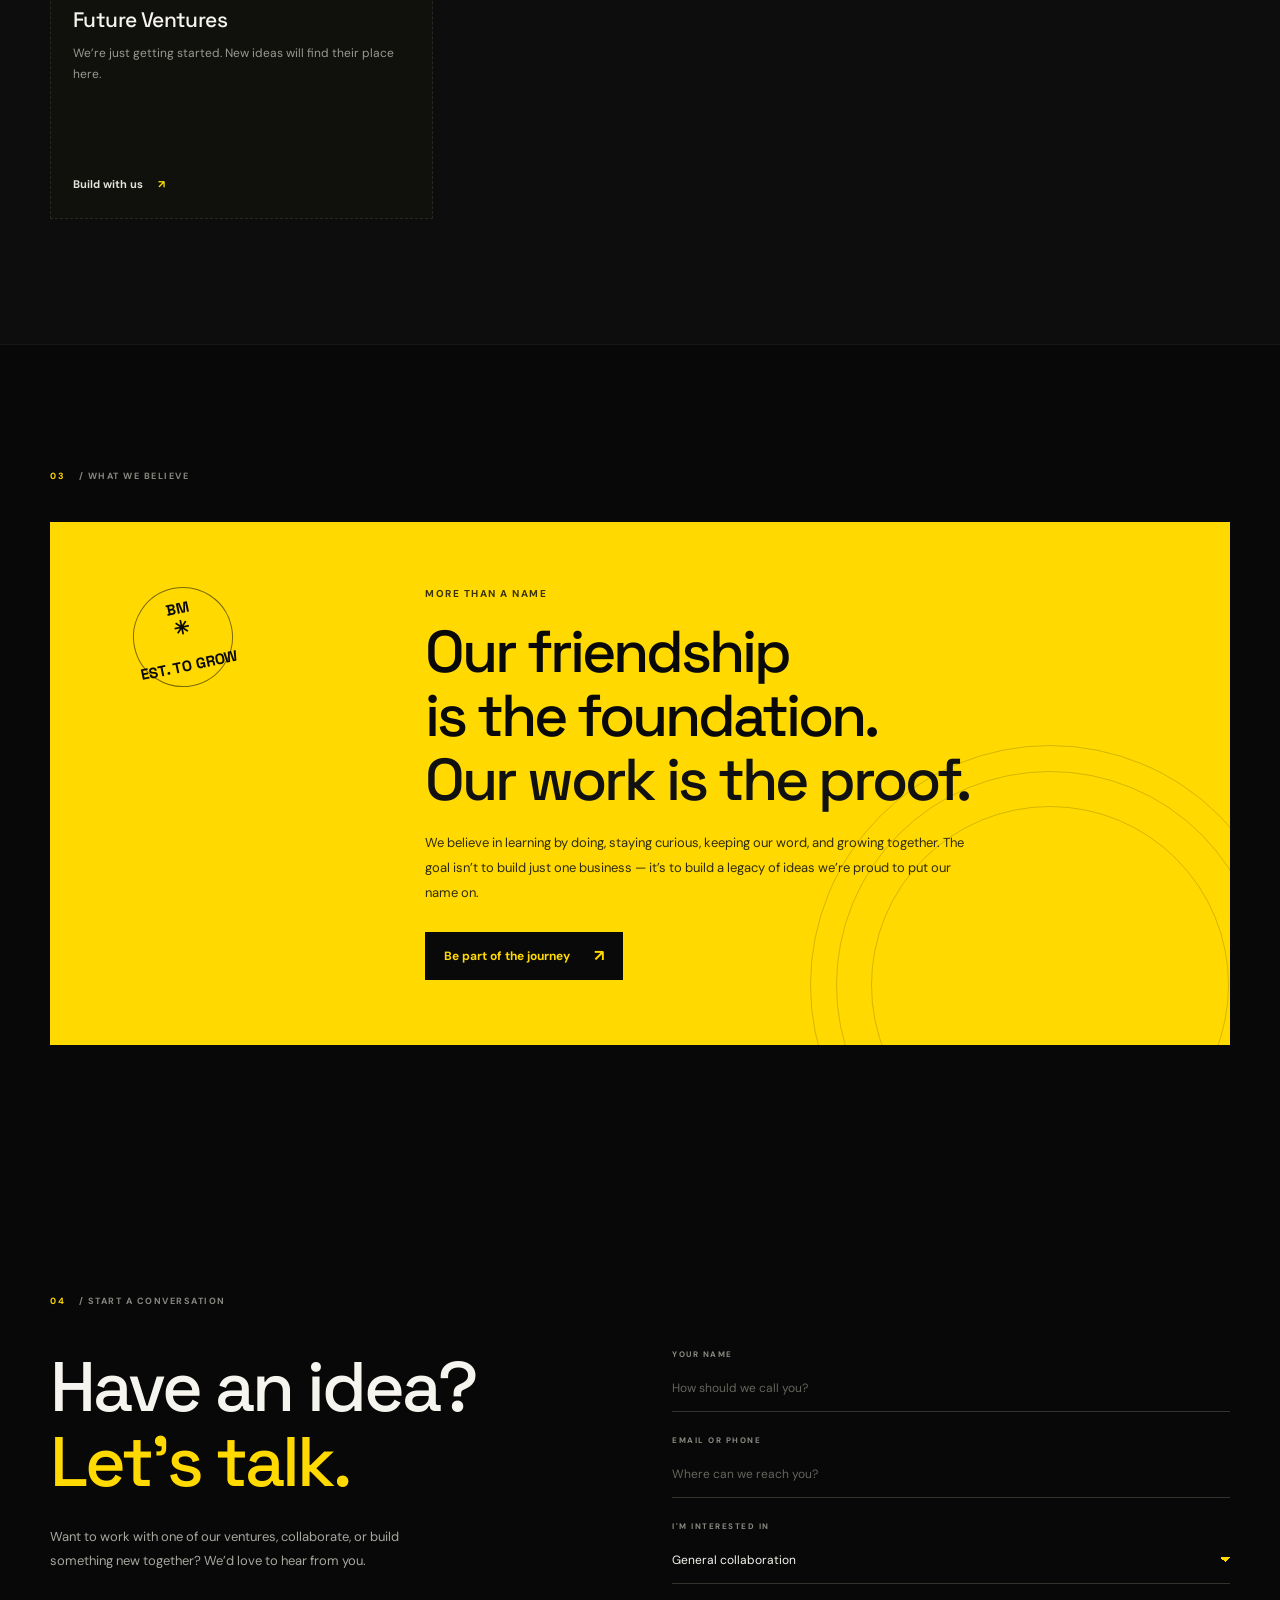
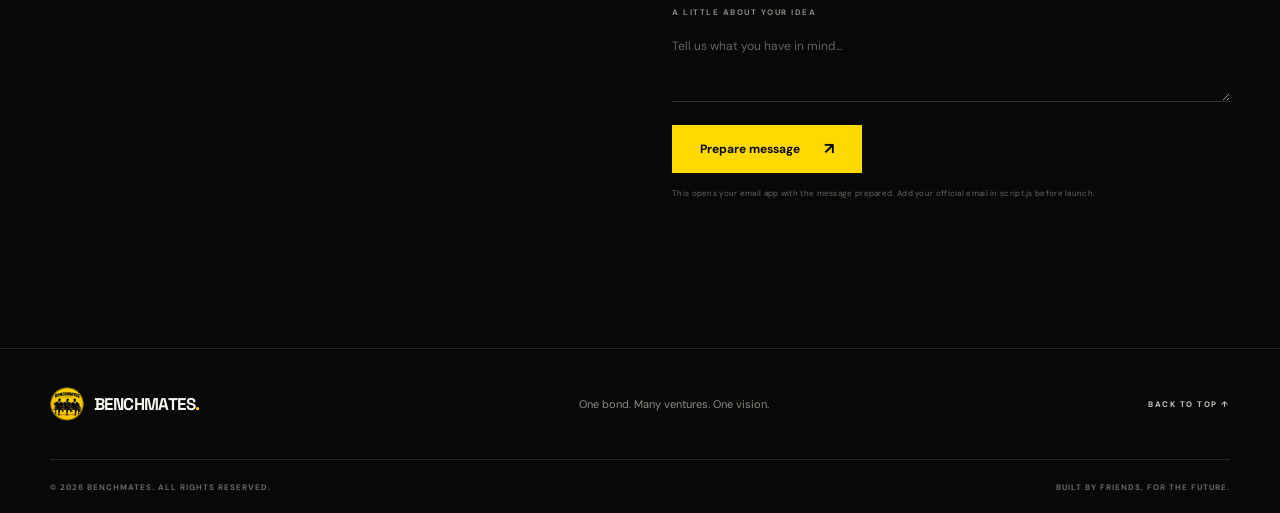
==== commit 03e0ead7: "Change brand dot from '.' to '*' in header" ====
--- a/index.html
+++ b/index.html
@@ -46,7 +46,7 @@
   <header class="site-header" id="top">
     <a class="brand" href="#top" aria-label="Benchmates home">
       <img src="logo.png" alt="Benchmates logo">
-      <span>BENCHMATES<span class="brand-dot">.</span></span>
+      <span>BENCHMATES<span class="brand-dot">*</span></span>
     </a>
     <button class="menu-toggle" id="menuToggle" aria-label="Open navigation" aria-expanded="false">
       <span></span><span></span>
